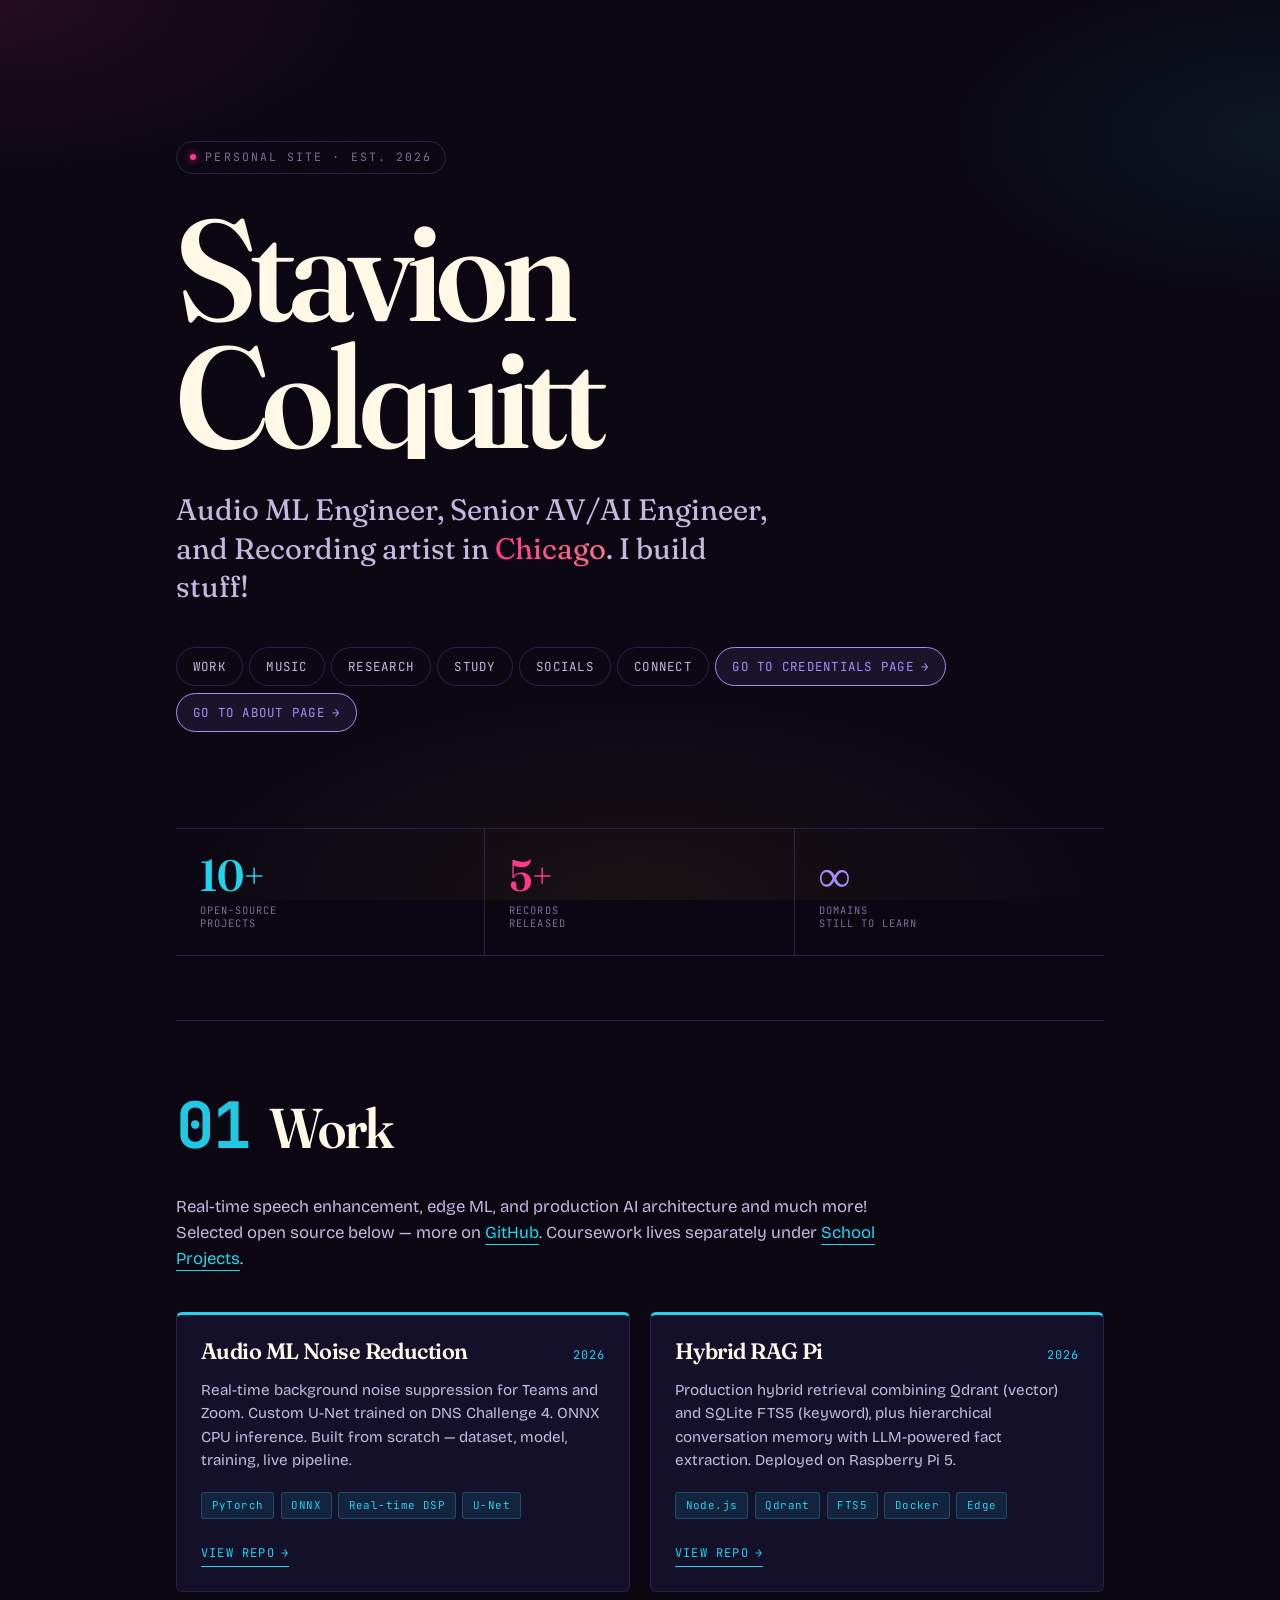
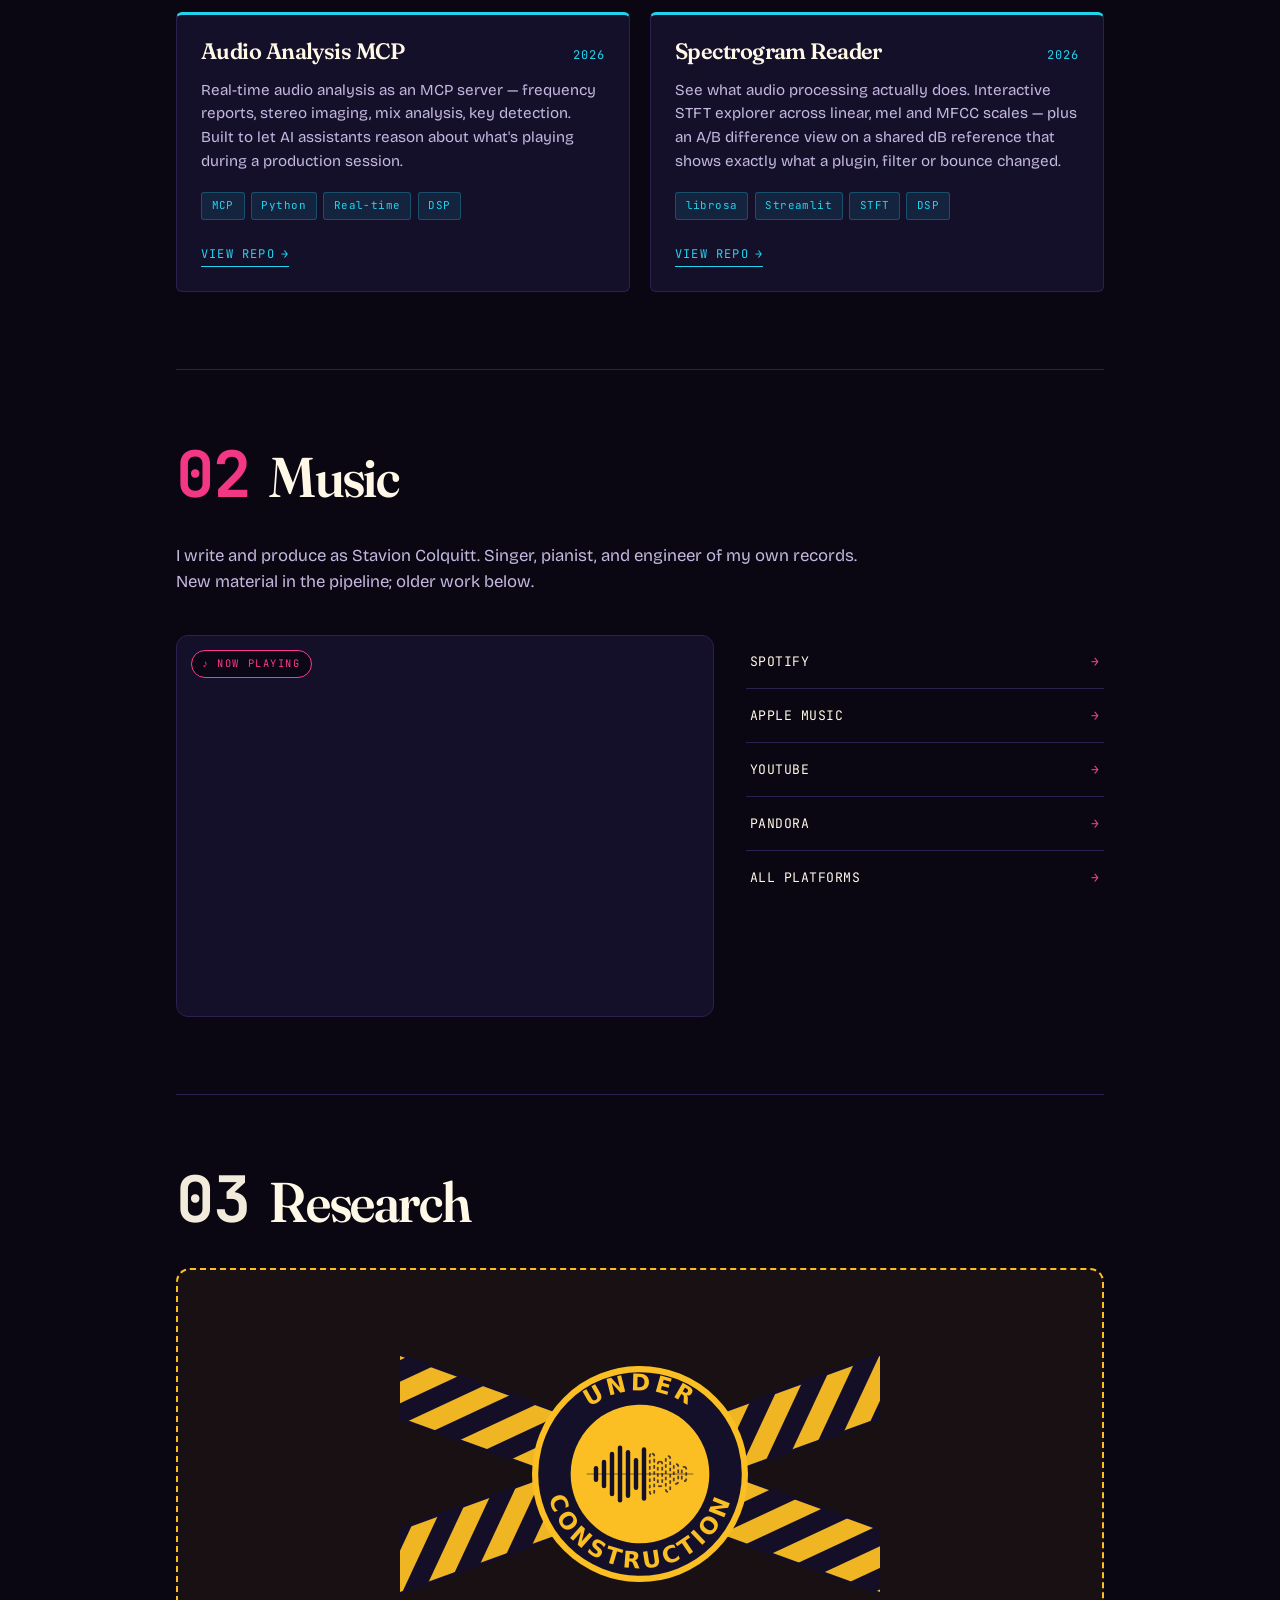
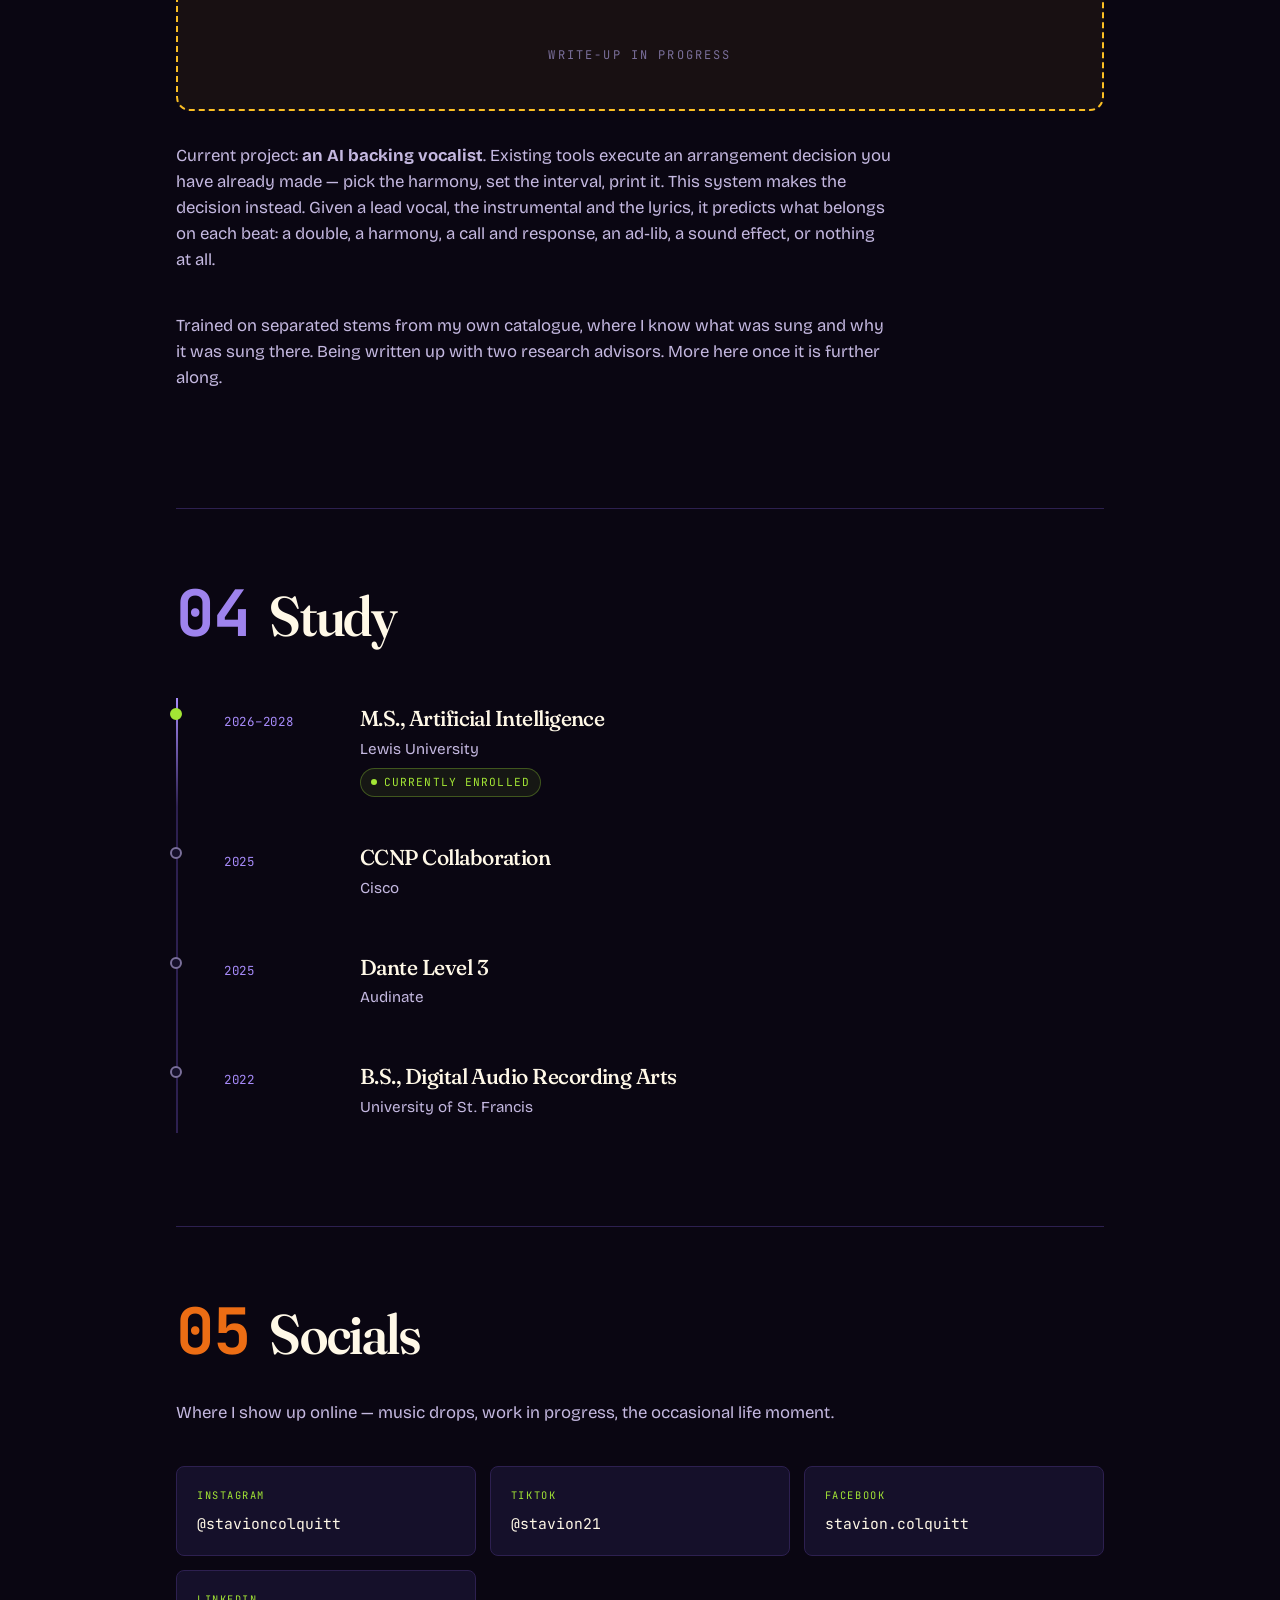
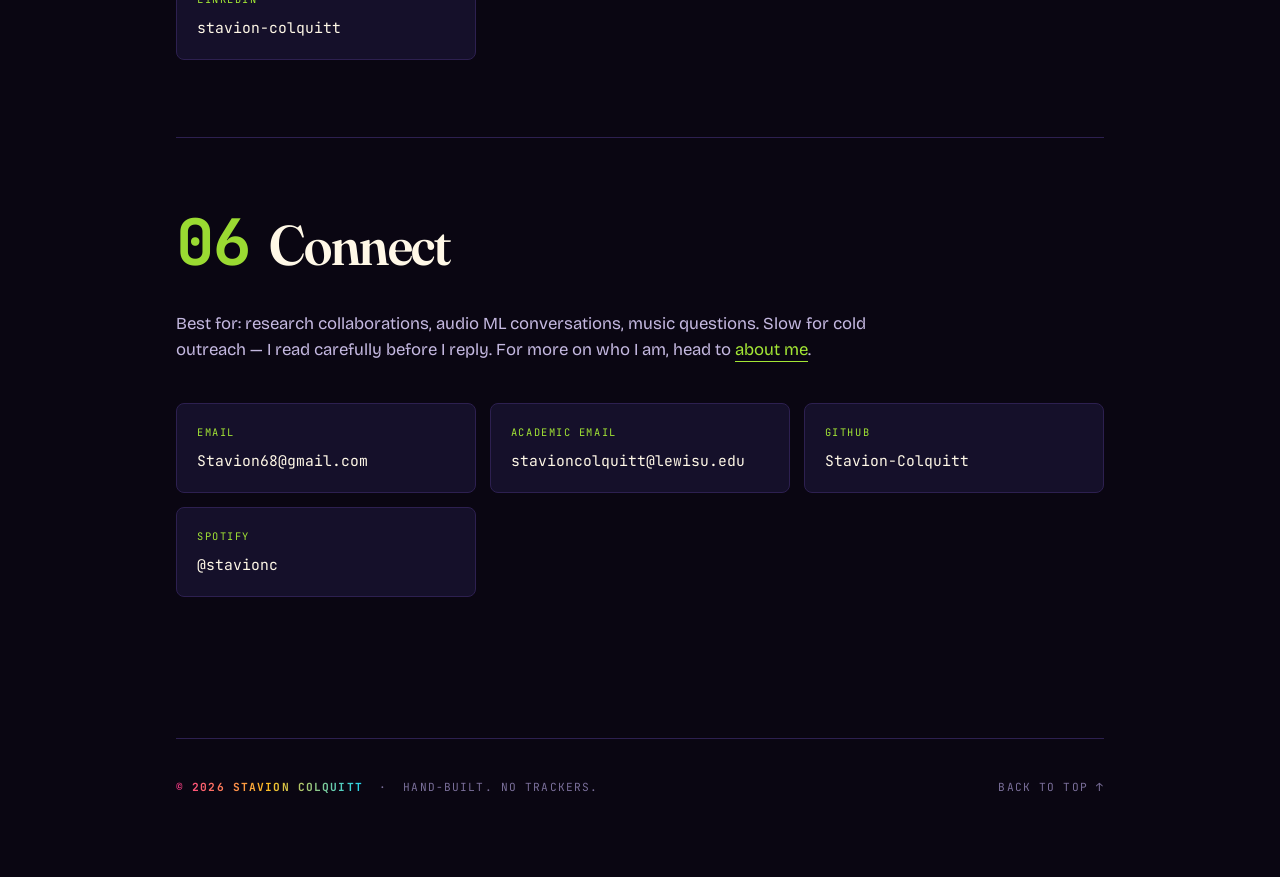
==== index.html @ 9722de15 "Update index.html" ====
<!DOCTYPE html>
<html lang="en">
<head>
<meta charset="UTF-8">
<meta name="viewport" content="width=device-width, initial-scale=1.0">
<title>Stavion Colquitt</title>
<meta name="description" content="Audio ML engineer and recording artist. Chicago.">

<!-- Canonical -->
<link rel="canonical" href="https://stavioncolquitt.com/">

<!-- Open Graph -->
<meta property="og:title" content="Stavion Colquitt">
<meta property="og:description" content="Audio ML engineer and recording artist. Chicago.">
<meta property="og:type" content="website">
<meta property="og:url" content="https://stavioncolquitt.com/">

<!-- Favicon -->
<link rel="icon" type="image/svg+xml" href="favicon.svg">

<link rel="preconnect" href="https://fonts.googleapis.com">
<link rel="preconnect" href="https://fonts.gstatic.com" crossorigin>
<link href="https://fonts.googleapis.com/css2?family=Fraunces:opsz,wght,SOFT,WONK@9..144,300..900,0..100,0..1&family=Bricolage+Grotesque:opsz,wght@12..96,200..800&family=JetBrains+Mono:wght@400;500;700&display=swap" rel="stylesheet">

<link rel="stylesheet" href="styles.css">
<script defer src="status.js"></script>

<style>
  /* Page-link nav pills — visually distinct; these LEAVE the home page */
  .hero__nav a.hero__nav__page {
    display: inline-flex; align-items: center; gap: 0.45rem;
    color: var(--violet); border-color: var(--violet);
    background: rgba(167, 139, 250, 0.10);
  }
  .hero__nav a.hero__nav__page span { transition: transform 200ms var(--ease); }
  .hero__nav a.hero__nav__page:hover {
    color: var(--bg); background: var(--violet);
    border-color: var(--violet); transform: translateY(-2px);
  }
  .hero__nav a.hero__nav__page:hover span { transform: translateX(3px); }

  /* Research — work-in-progress banner */
  .wip {
    border: 2px dashed var(--gold);
    border-radius: 14px;
    background: rgba(251, 191, 36, 0.06);
    padding: clamp(1.5rem, 5vw, 2.75rem) 1.25rem;
    text-align: center;
    margin-bottom: 2rem;
  }
  .wip__badge {
    display: block;
    width: 100%;
    max-width: 30rem;
    height: auto;
    margin: 0 auto 0.75rem;
  }
  .wip__sub {
    font-family: var(--font-mono);
    font-size: 0.75rem;
    text-transform: uppercase;
    letter-spacing: 0.18em;
    color: var(--ink-faint);
  }
</style>

<!-- Structured Data: Person -->
<script type="application/ld+json">
{
  "@context": "https://schema.org",
  "@type": "Person",
  "name": "Stavion Colquitt",
  "url": "https://stavioncolquitt.com/",
  "description": "Audio ML engineer and recording artist based in Chicago.",
  "jobTitle": ["Audio ML Engineer", "Senior AV/AI Engineer", "Recording Artist"],
  "address": {
    "@type": "PostalAddress",
    "addressLocality": "Chicago",
    "addressRegion": "IL",
    "addressCountry": "US"
  },
  "knowsAbout": [
    "Audio Machine Learning",
    "Digital Signal Processing",
    "Real-time Audio",
    "Music Production",
    "Audio Engineering",
    "Artificial Intelligence",
    "Deep Learning",
    "Edge Computing"
  ],
  "alumniOf": {
    "@type": "EducationalOrganization",
    "name": "University of St. Francis",
    "url": "https://www.stfrancis.edu/"
  },
  "sameAs": [
    "https://github.com/Stavion-Colquitt",
    "https://github.com/stavioncolquitt-cyber",
    "https://open.spotify.com/artist/6q3Ld18OFCXzbAf23ON096",
    "https://music.apple.com/us/artist/stavion-colquitt/1630547791",
    "https://www.youtube.com/channel/UCoC7Vw33q6ASvgdNUXbjvbA",
    "https://www.instagram.com/stavioncolquitt/",
    "https://www.tiktok.com/@stavion21",
    "https://www.facebook.com/stavion.colquitt/",
    "https://www.linkedin.com/in/stavion-colquitt/",
    "https://linktr.ee/stavionc"
  ]
}
</script>
</head>
<body data-page="home">

<div class="grain" aria-hidden="true"></div>

<!-- STATUS BAR -->


<main class="container">

  <!-- HERO -->
  <header class="hero" id="top">
    <span class="hero__kicker">Personal site · est. 2026</span>
    <h1 class="hero__name">Stavion<br>Colquitt</h1>
    <p class="hero__tag">
      Audio ML Engineer, Senior AV/AI Engineer, and Recording artist in <b>Chicago</b>.
      I build stuff!
    </p>
    <nav class="hero__nav" aria-label="Section navigation">
      <a href="#work">Work</a>
      <a href="#music">Music</a>
      <a href="#research">Research</a>
      <a href="#study">Study</a>
      <a href="#socials">Socials</a>
      <a href="#connect">Connect</a>
      <a class="hero__nav__page" href="credentials.html">Go to Credentials Page <span aria-hidden="true">→</span></a>
      <a class="hero__nav__page" href="about.html">Go to About Page <span aria-hidden="true">→</span></a>
    </nav>
  </header>

  <!-- STATS -->
  <div class="stats">
    <div class="stat"><div class="stat__num">10+</div><div class="stat__label">Open-source<br>projects</div></div>
    <div class="stat"><div class="stat__num">5+</div><div class="stat__label">Records<br>released</div></div>
    <div class="stat"><div class="stat__num">∞</div><div class="stat__label">Domains<br>still to learn</div></div>
  </div>

  <!-- 01 WORK -->
  <section class="section" id="work">
    <div class="section__head">
      <span class="section__num">01</span>
      <h2 class="section__title">Work</h2>
    </div>
    <p class="section__intro">
      Real-time speech enhancement, edge ML, and production AI architecture and much more!
      Selected open source below — more on <a href="https://github.com/Stavion-Colquitt">GitHub</a>.
      Coursework lives separately under <a href="https://github.com/stavioncolquitt-cyber">School Projects</a>.
    </p>
    <div class="projects">
      <article class="project">
        <header class="project__head">
          <h3 class="project__title">Audio ML Noise Reduction</h3>
          <span class="project__year">2026</span>
        </header>
        <p class="project__desc">
          Real-time background noise suppression for Teams and Zoom.
          Custom U-Net trained on DNS Challenge 4. ONNX CPU inference.
          Built from scratch — dataset, model, training, live pipeline.
        </p>
        <ul class="project__tags"><li>PyTorch</li><li>ONNX</li><li>Real-time DSP</li><li>U-Net</li></ul>
        <a class="project__link" href="https://github.com/Stavion-Colquitt/Audio_ML_Noise_Reduction">
          View repo <span>→</span>
        </a>
      </article>
      <article class="project">
        <header class="project__head">
          <h3 class="project__title">Hybrid RAG Pi</h3>
          <span class="project__year">2026</span>
        </header>
        <p class="project__desc">
          Production hybrid retrieval combining Qdrant (vector) and SQLite
          FTS5 (keyword), plus hierarchical conversation memory with
          LLM-powered fact extraction. Deployed on Raspberry Pi 5.
        </p>
        <ul class="project__tags"><li>Node.js</li><li>Qdrant</li><li>FTS5</li><li>Docker</li><li>Edge</li></ul>
        <a class="project__link" href="https://github.com/Stavion-Colquitt/hybrid-rag-pi">
          View repo <span>→</span>
        </a>
      </article>
      <article class="project">
        <header class="project__head">
          <h3 class="project__title">Audio Analysis MCP</h3>
          <span class="project__year">2026</span>
        </header>
        <p class="project__desc">
          Real-time audio analysis as an MCP server &mdash; frequency
          reports, stereo imaging, mix analysis, key detection. Built to
          let AI assistants reason about what's playing during a
          production session.
        </p>
        <ul class="project__tags"><li>MCP</li><li>Python</li><li>Real-time</li><li>DSP</li></ul>
        <a class="project__link" href="https://github.com/Stavion-Colquitt/Audio-Analysis-MCP">
          View repo <span>→</span>
        </a>
      </article>
      <article class="project">
        <header class="project__head">
          <h3 class="project__title">Spectrogram Reader</h3>
          <span class="project__year">2026</span>
        </header>
        <p class="project__desc">
          See what audio processing actually does. Interactive STFT
          explorer across linear, mel and MFCC scales &mdash; plus an A/B
          difference view on a shared dB reference that shows exactly what
          a plugin, filter or bounce changed.
        </p>
        <ul class="project__tags"><li>librosa</li><li>Streamlit</li><li>STFT</li><li>DSP</li></ul>
        <a class="project__link" href="https://github.com/Stavion-Colquitt/spectrogram_reader">
          View repo <span>&rarr;</span>
        </a>
      </article>
    </div>
  </section>

  <!-- 02 MUSIC -->
  <section class="section" id="music">
    <div class="section__head">
      <span class="section__num">02</span>
      <h2 class="section__title">Music</h2>
    </div>
    <p class="section__intro">
      I write and produce as Stavion Colquitt. Singer, pianist,
      and engineer of my own records. New material in the pipeline;
      older work below.
    </p>
    <div class="music-grid">
      <div class="music-embed">
        <iframe
          title="Stavion Colquitt on Spotify"
          src="https://open.spotify.com/embed/artist/6q3Ld18OFCXzbAf23ON096?utm_source=generator&theme=0"
          loading="lazy"
          allow="autoplay; clipboard-write; encrypted-media; fullscreen; picture-in-picture"
          allowfullscreen></iframe>
      </div>
      <ul class="music-links">
        <li><a href="https://open.spotify.com/artist/6q3Ld18OFCXzbAf23ON096">Spotify</a></li>
        <li><a href="https://music.apple.com/us/artist/stavion-colquitt/1630547791">Apple Music</a></li>
        <li><a href="https://www.youtube.com/channel/UCoC7Vw33q6ASvgdNUXbjvbA">YouTube</a></li>
        <li><a href="https://www.pandora.com/search/stavion%20colquitt/artists">Pandora</a></li>
        <li><a href="https://linktr.ee/stavionc">All platforms</a></li>
      </ul>
    </div>
  </section>

  <!-- 03 RESEARCH -->
  <section class="section" id="research">
    <div class="section__head">
      <span class="section__num">03</span>
      <h2 class="section__title">Research</h2>
    </div>

    <div class="wip">
      <img class="wip__badge" src="assets/under-construction.svg"
           alt="Under construction" width="540" height="360" loading="lazy">
      <p class="wip__sub">Write-up in progress</p>
    </div>

    <p class="section__intro">
      Current project: <b>an AI backing vocalist</b>. Existing tools execute an
      arrangement decision you have already made &mdash; pick the harmony, set the
      interval, print it. This system makes the decision instead. Given a lead
      vocal, the instrumental and the lyrics, it predicts what belongs on each
      beat: a double, a harmony, a call and response, an ad&#8209;lib, a sound
      effect, or nothing at all.
    </p>
    <p class="section__intro">
      Trained on separated stems from my own catalogue, where I know what was sung
      and why it was sung there. Being written up with two research advisors.
      More here once it is further along.
    </p>
  </section>

  <!-- 04 STUDY -->
  <section class="section" id="study">
    <div class="section__head">
      <span class="section__num">04</span>
      <h2 class="section__title">Study</h2>
    </div>
    <ol class="timeline">
      <li class="timeline__item timeline__item--current">
        <span class="timeline__year">2026–2028</span>
        <div>
          <h3 class="timeline__title">M.S., Artificial Intelligence</h3>
          <p class="timeline__where">Lewis University</p>
          <span class="timeline__note"><span class="dot"></span> Currently enrolled</span>
        </div>
      </li>
      <li class="timeline__item">
        <span class="timeline__year">2025</span>
        <div><h3 class="timeline__title">CCNP Collaboration</h3><p class="timeline__where">Cisco</p></div>
      </li>
      <li class="timeline__item">
        <span class="timeline__year">2025</span>
        <div><h3 class="timeline__title">Dante Level 3</h3><p class="timeline__where">Audinate</p></div>
      </li>
      <li class="timeline__item">
        <span class="timeline__year">2022</span>
        <div><h3 class="timeline__title">B.S., Digital Audio Recording Arts</h3><p class="timeline__where">University of St. Francis</p></div>
      </li>
    </ol>
  </section>

  <!-- 05 SOCIALS -->
  <section class="section" id="socials">
    <div class="section__head">
      <span class="section__num">05</span>
      <h2 class="section__title">Socials</h2>
    </div>
    <p class="section__intro">
      Where I show up online &mdash; music drops, work in progress, the occasional life moment.
    </p>
    <div class="connect-grid">
      <a class="connect-card" href="https://www.instagram.com/stavioncolquitt/" target="_blank" rel="noopener">
        <div class="connect-card__label">Instagram</div>
        <div class="connect-card__value">@stavioncolquitt</div>
      </a>
      <a class="connect-card" href="https://www.tiktok.com/@stavion21" target="_blank" rel="noopener">
        <div class="connect-card__label">TikTok</div>
        <div class="connect-card__value">@stavion21</div>
      </a>
      <a class="connect-card" href="https://www.facebook.com/stavion.colquitt/" target="_blank" rel="noopener">
        <div class="connect-card__label">Facebook</div>
        <div class="connect-card__value">stavion.colquitt</div>
      </a>
      <a class="connect-card" href="https://www.linkedin.com/in/stavion-colquitt/" target="_blank" rel="noopener">
        <div class="connect-card__label">LinkedIn</div>
        <div class="connect-card__value">stavion-colquitt</div>
      </a>
    </div>
  </section>

  <!-- 06 CONNECT -->
  <section class="section" id="connect">
    <div class="section__head">
      <span class="section__num">06</span>
      <h2 class="section__title">Connect</h2>
    </div>
    <p class="section__intro">
      Best for: research collaborations, audio ML conversations, music questions.
      Slow for cold outreach — I read carefully before I reply.
      For more on who I am, head to <a href="about.html">about me</a>.
    </p>
    <div class="connect-grid">
      <a class="connect-card" href="mailto:Stavion68@gmail.com">
        <div class="connect-card__label">Email</div>
        <div class="connect-card__value">Stavion68@gmail.com</div>
      </a>
      <a class="connect-card" href="mailto:stavioncolquitt@lewisu.edu">
        <div class="connect-card__label">Academic email</div>
        <div class="connect-card__value">stavioncolquitt@lewisu.edu</div>
      </a>
      <a class="connect-card" href="https://github.com/Stavion-Colquitt">
        <div class="connect-card__label">GitHub</div>
        <div class="connect-card__value">Stavion-Colquitt</div>
      </a>
      <a class="connect-card" href="https://open.spotify.com/artist/6q3Ld18OFCXzbAf23ON096">
        <div class="connect-card__label">Spotify</div>
        <div class="connect-card__value">@stavionc</div>
      </a>
    </div>
  </section>

  <!-- FOOTER -->
  <footer class="footer">
    <div><span class="footer__brand">© 2026 Stavion Colquitt</span> &nbsp;·&nbsp; Hand-built. No trackers.</div>
    <a href="#top">Back to top ↑</a>
  </footer>

</main>

</body>
</html>
---- styles.css ----
/* ==============================================
   STAVION COLQUITT — shared styles for index + about
   Aesthetic: late-night studio, multi-color, alive
   ============================================== */

*,*::before,*::after { box-sizing: border-box; margin: 0; padding: 0; }
html { scroll-behavior: smooth; scroll-padding-top: 2rem; }
img, iframe { max-width: 100%; display: block; }

:root {
  --bg:        #0a0612;
  --bg-2:      #15102a;
  --bg-3:      #1f1640;
  --rule:      #2d2050;
  --ink:       #fff8e7;
  --ink-soft:  #c4b8e0;
  --ink-faint: #7a6f9a;

  --pink:   #ff3a8c;
  --cyan:   #22d3ee;
  --violet: #a78bfa;
  --gold:   #fbbf24;
  --lime:   #a3e635;
  --coral:  #fb7185;
  --orange: #f97316;

  --font-display: 'Fraunces', 'Georgia', serif;
  --font-body:    'Bricolage Grotesque', 'Helvetica Neue', system-ui, sans-serif;
  --font-mono:    'JetBrains Mono', 'SF Mono', 'Menlo', monospace;

  --content-w: 64rem;
  --ease: cubic-bezier(0.2, 0.7, 0.2, 1);
}

body {
  font-family: var(--font-body);
  font-size: clamp(0.95rem, 0.85rem + 0.4vw, 1.05rem);
  line-height: 1.6;
  color: var(--ink);
  background: var(--bg);
  background-image:
    radial-gradient(ellipse 60% 40% at 0% 0%, rgba(255, 58, 140, 0.10) 0%, transparent 50%),
    radial-gradient(ellipse 50% 35% at 100% 15%, rgba(34, 211, 238, 0.08) 0%, transparent 55%),
    radial-gradient(ellipse 70% 45% at 50% 100%, rgba(251, 191, 36, 0.06) 0%, transparent 55%);
  background-attachment: fixed;
  min-height: 100vh;
  -webkit-font-smoothing: antialiased;
  overflow-x: hidden;
}

.grain {
  position: fixed; inset: 0; pointer-events: none; z-index: 1;
  opacity: 0.04; mix-blend-mode: overlay;
  background-image: url("data:image/svg+xml;utf8,<svg xmlns='http://www.w3.org/2000/svg' width='180' height='180'><filter id='n'><feTurbulence type='fractalNoise' baseFrequency='0.85' numOctaves='2' seed='3'/><feColorMatrix values='0 0 0 0 1 0 0 0 0 0.9 0 0 0 0 0.95 0 0 0 0.7 0'/></filter><rect width='180' height='180' filter='url(%23n)' opacity='0.65'/></svg>");
}

h1, h2, h3 {
  font-family: var(--font-display);
  font-weight: 600;
  line-height: 1;
  letter-spacing: -0.025em;
  font-variation-settings: "opsz" 144, "SOFT" 30, "WONK" 0;
  color: var(--ink);
}

em { font-style: italic; font-variation-settings: "opsz" 144, "SOFT" 100, "WONK" 1; }

.mono { font-family: var(--font-mono); font-size: 0.78rem; letter-spacing: 0.06em; text-transform: uppercase; }

a { color: var(--ink); text-decoration: none; transition: color 180ms var(--ease); }

code {
  font-family: var(--font-mono);
  font-size: 0.85em;
  background: rgba(255, 248, 231, 0.06);
  padding: 0.1em 0.4em;
  border-radius: 3px;
  color: var(--cyan);
}

/* ============================================================
   STATUS BAR
   ============================================================ */
.statusbar {
  position: relative; z-index: 3;
  border-bottom: 1px solid var(--rule);
  background: rgba(10, 6, 18, 0.7);
  backdrop-filter: blur(8px);
}
.statusbar__inner {
  max-width: var(--content-w); margin: 0 auto;
  padding: 0.75rem clamp(1.25rem, 4vw, 3rem);
  display: flex; justify-content: space-between; align-items: center;
  flex-wrap: wrap; gap: 1rem;
  font-family: var(--font-mono); font-size: 0.72rem;
  letter-spacing: 0.1em; text-transform: uppercase; color: var(--ink-faint);
}
.status-now { display: inline-flex; align-items: center; gap: 0.5rem; color: var(--lime); }
.dot {
  display: inline-block;
  width: 8px; height: 8px; border-radius: 50%; background: var(--lime);
  animation: pulse 2s infinite;
}
@keyframes pulse {
  0%   { box-shadow: 0 0 0 0 rgba(163, 230, 53, 0.6); }
  70%  { box-shadow: 0 0 0 8px rgba(163, 230, 53, 0); }
  100% { box-shadow: 0 0 0 0 rgba(163, 230, 53, 0); }
}

.container {
  position: relative; z-index: 2;
  max-width: var(--content-w); margin: 0 auto;
  padding: clamp(2rem, 5vw, 4rem) clamp(1.25rem, 4vw, 3rem);
}

/* ============================================================
   HERO (home page)
   ============================================================ */
.hero { padding: clamp(2rem, 6vw, 5rem) 0 clamp(3rem, 8vw, 6rem); position: relative; }

.hero__kicker {
  display: inline-flex; align-items: center; gap: 0.6rem;
  font-family: var(--font-mono); font-size: 0.72rem;
  letter-spacing: 0.18em; text-transform: uppercase;
  color: var(--ink-faint); margin-bottom: 2rem;
  padding: 0.4rem 0.8rem; border: 1px solid var(--rule); border-radius: 999px;
}
.hero__kicker::before {
  content: ""; width: 6px; height: 6px; border-radius: 50%;
  background: var(--pink); box-shadow: 0 0 8px var(--pink);
}

.hero__name {
  font-size: clamp(3.5rem, 13vw, 9rem);
  font-weight: 600; line-height: 0.88;
  letter-spacing: -0.04em; margin-bottom: 2rem;
  font-variation-settings: "opsz" 144, "SOFT" 30, "WONK" 0;
  background: linear-gradient(100deg,
    var(--ink) 0%, var(--ink) 30%,
    var(--pink) 45%, var(--gold) 60%,
    var(--cyan) 78%, var(--ink) 95%);
  background-size: 200% 100%;
  background-position: 0% 50%;
  -webkit-background-clip: text; background-clip: text;
  -webkit-text-fill-color: transparent; color: transparent;
  animation: sweep 8s ease-in-out infinite;
}
@keyframes sweep {
  0%, 100% { background-position: 0% 50%; }
  50%      { background-position: 100% 50%; }
}

.hero__tag {
  font-family: var(--font-display);
  font-size: clamp(1.35rem, 2.6vw, 1.85rem);
  line-height: 1.3; font-weight: 400; max-width: 32ch;
  color: var(--ink-soft);
  font-variation-settings: "opsz" 36, "SOFT" 60;
  margin-bottom: 2.5rem;
}
.hero__tag b {
  font-weight: 400;
  background: linear-gradient(90deg, var(--pink), var(--coral));
  -webkit-background-clip: text; background-clip: text;
  -webkit-text-fill-color: transparent;
}

.hero__nav { display: flex; flex-wrap: wrap; gap: 0.4rem; }
.hero__nav a {
  font-family: var(--font-mono); font-size: 0.78rem;
  letter-spacing: 0.1em; text-transform: uppercase;
  padding: 0.55rem 1rem;
  border: 1px solid var(--rule); border-radius: 999px;
  color: var(--ink-soft);
  transition: all 200ms var(--ease);
}
.hero__nav a:hover { border-color: currentColor; transform: translateY(-2px); }
.hero__nav a:nth-child(1):hover { color: var(--cyan); }
.hero__nav a:nth-child(2):hover { color: var(--pink); }
.hero__nav a:nth-child(3):hover { color: var(--violet); }
.hero__nav a:nth-child(4):hover { color: var(--lime); }
.hero__nav a:nth-child(5):hover { color: var(--coral); }

/* ============================================================
   STATS
   ============================================================ */
.stats {
  display: grid; grid-template-columns: repeat(3, 1fr); gap: 0;
  border-top: 1px solid var(--rule); border-bottom: 1px solid var(--rule);
  margin-bottom: 4rem;
}
.stat { padding: 1.5rem clamp(0.75rem, 2vw, 1.5rem); border-right: 1px solid var(--rule); }
.stat:last-child { border-right: none; }
.stat__num {
  font-family: var(--font-display);
  font-size: clamp(1.75rem, 4vw, 2.75rem);
  font-weight: 600; line-height: 1;
  font-variation-settings: "opsz" 96, "SOFT" 30;
  margin-bottom: 0.4rem;
}
.stat:nth-child(1) .stat__num { color: var(--cyan); }
.stat:nth-child(2) .stat__num { color: var(--pink); }
.stat:nth-child(3) .stat__num { color: var(--violet); }
.stat__label {
  font-family: var(--font-mono); font-size: 0.65rem;
  letter-spacing: 0.1em; text-transform: uppercase;
  color: var(--ink-faint); line-height: 1.3;
}
@media (max-width: 640px) {
  .stats { grid-template-columns: 1fr; }
  .stat { border-right: none; border-bottom: 1px solid var(--rule); }
  .stat:last-child { border-bottom: none; }
}

/* ============================================================
   SECTIONS
   ============================================================ */
.section { padding: clamp(3rem, 6vw, 5rem) 0; border-top: 1px solid var(--rule); position: relative; }
.section__head {
  display: flex; align-items: baseline; gap: 1.25rem;
  margin-bottom: 2.5rem; flex-wrap: wrap;
}
.section__num {
  font-family: var(--font-mono); font-weight: 700;
  font-size: clamp(2.5rem, 6vw, 4rem); line-height: 0.85;
  letter-spacing: -0.02em;
  color: var(--accent, var(--ink)); opacity: 0.95;
}
.section__title {
  font-family: var(--font-display);
  font-size: clamp(2rem, 5vw, 3.5rem);
  line-height: 0.95; font-weight: 600;
  font-variation-settings: "opsz" 96, "SOFT" 30;
}
.section__intro {
  font-size: 1.05rem; line-height: 1.55;
  max-width: 65ch; color: var(--ink-soft); margin-bottom: 2.5rem;
}
.section__intro a { color: var(--accent); border-bottom: 1px solid currentColor; padding-bottom: 0.05em; }

#work    { --accent: var(--cyan);   }
#music   { --accent: var(--pink);   }
#study   { --accent: var(--violet); }
#socials { --accent: var(--orange); }
#connect { --accent: var(--lime);   }

/* ============================================================
   PROJECTS
   ============================================================ */
.projects { display: grid; grid-template-columns: repeat(auto-fit, minmax(min(100%, 22rem), 1fr)); gap: 1.25rem; }
.project {
  background: var(--bg-2);
  border: 1px solid var(--rule);
  border-top: 3px solid var(--accent);
  border-radius: 6px; padding: 1.5rem; position: relative;
  transition: transform 250ms var(--ease), border-color 250ms var(--ease), box-shadow 250ms var(--ease);
}
.project:hover {
  transform: translateY(-4px);
  box-shadow: 0 12px 32px -8px rgba(0, 0, 0, 0.5), 0 0 0 1px var(--accent);
}
.project__head {
  display: flex; justify-content: space-between; align-items: baseline;
  flex-wrap: wrap; gap: 0.5rem 1rem; margin-bottom: 0.85rem;
}
.project__title { font-size: 1.4rem; font-variation-settings: "opsz" 48, "SOFT" 40; font-weight: 600; line-height: 1.1; }
.project__year { color: var(--accent); font-family: var(--font-mono); font-size: 0.75rem; letter-spacing: 0.08em; }
.project__desc { color: var(--ink-soft); font-size: 0.95rem; line-height: 1.55; margin-bottom: 1.2rem; }
.project__tags { display: flex; flex-wrap: wrap; gap: 0.4rem; list-style: none; margin-bottom: 1.25rem; }
.project__tags li {
  font-family: var(--font-mono); font-size: 0.68rem;
  padding: 0.25rem 0.6rem;
  background: rgba(34, 211, 238, 0.1);
  border: 1px solid rgba(34, 211, 238, 0.25);
  color: var(--cyan); border-radius: 3px; letter-spacing: 0.04em;
}
.project__link {
  font-family: var(--font-mono); font-size: 0.75rem;
  text-transform: uppercase; letter-spacing: 0.1em;
  color: var(--accent); display: inline-flex; align-items: center; gap: 0.4rem;
  border-bottom: 1px solid currentColor; padding-bottom: 0.15rem;
  transition: gap 200ms var(--ease);
}
.project__link:hover { gap: 0.7rem; }

/* ============================================================
   MUSIC
   ============================================================ */
.music-grid { display: grid; grid-template-columns: 1fr; gap: 2rem; align-items: start; }
@media (min-width: 780px) { .music-grid { grid-template-columns: 1.5fr 1fr; } }
.music-embed { border-radius: 12px; overflow: hidden; border: 1px solid var(--rule); background: var(--bg-2); position: relative; }
.music-embed::before {
  content: "♪ NOW PLAYING";
  position: absolute; top: 0.85rem; left: 0.85rem; z-index: 2;
  font-family: var(--font-mono); font-size: 0.65rem;
  letter-spacing: 0.15em; color: var(--pink);
  background: rgba(10, 6, 18, 0.8); padding: 0.3rem 0.65rem;
  border-radius: 999px; border: 1px solid var(--pink);
  pointer-events: none;
}
.music-embed iframe { width: 100%; height: 380px; border: none; }
.music-links { list-style: none; display: flex; flex-direction: column; gap: 0; }
.music-links li { border-bottom: 1px solid var(--rule); }
.music-links li:last-child { border-bottom: none; }
.music-links a {
  display: flex; justify-content: space-between; align-items: center;
  padding: 1rem 0.25rem;
  font-family: var(--font-mono); font-size: 0.82rem;
  letter-spacing: 0.04em; text-transform: uppercase;
  transition: all 200ms var(--ease);
}
.music-links a::after { content: "→"; color: var(--pink); transition: transform 200ms var(--ease); }
.music-links a:hover { color: var(--pink); padding-left: 0.75rem; }
.music-links a:hover::after { transform: translateX(4px); }

/* ============================================================
   TIMELINE
   ============================================================ */
.timeline { list-style: none; display: flex; flex-direction: column; gap: 0; position: relative; padding-left: 1.5rem; }
.timeline::before {
  content: ""; position: absolute;
  left: 0; top: 1rem; bottom: 1rem; width: 2px;
  background: linear-gradient(to bottom, var(--violet) 0%, var(--rule) 25%, var(--rule) 100%);
}
.timeline__item {
  display: grid; grid-template-columns: 7rem 1fr; gap: 1.5rem;
  padding: 1.5rem 0 1.5rem 1.5rem; position: relative;
}
.timeline__item::before {
  content: ""; position: absolute;
  left: -1.5rem; top: 2rem;
  width: 12px; height: 12px;
  background: var(--bg-2); border: 2px solid var(--ink-faint);
  border-radius: 50%; z-index: 2;
  transform: translate(-50%, -50%);
}
.timeline__item--current::before {
  background: var(--lime); border-color: var(--lime);
  animation: pulse-current 2.5s infinite;
}
@keyframes pulse-current {
  0%, 100% { box-shadow: 0 0 0 0 rgba(163, 230, 53, 0.6); }
  50%      { box-shadow: 0 0 0 10px rgba(163, 230, 53, 0); }
}
.timeline__year { color: var(--violet); font-family: var(--font-mono); font-size: 0.78rem; letter-spacing: 0.06em; text-transform: uppercase; padding-top: 0.4rem; }
.timeline__title { font-size: 1.35rem; font-variation-settings: "opsz" 48, "SOFT" 40; font-weight: 500; margin-bottom: 0.3rem; line-height: 1.2; }
.timeline__where { color: var(--ink-soft); font-size: 0.95rem; margin-bottom: 0.4rem; }
.timeline__note {
  font-family: var(--font-mono); font-size: 0.7rem; color: var(--lime);
  letter-spacing: 0.1em; text-transform: uppercase;
  display: inline-flex; align-items: center; gap: 0.4rem;
  padding: 0.3rem 0.65rem;
  background: rgba(163, 230, 53, 0.08);
  border: 1px solid rgba(163, 230, 53, 0.3);
  border-radius: 999px;
}
.timeline__note .dot { background: var(--lime); width: 6px; height: 6px; }
@media (max-width: 640px) { .timeline__item { grid-template-columns: 1fr; gap: 0.3rem; } }

/* ============================================================
   HONORS (now on about page)
   ============================================================ */
.honors-grid { display: grid; grid-template-columns: repeat(auto-fit, minmax(min(100%, 20rem), 1fr)); gap: 1.25rem; }
.honor-card {
  padding: 1.75rem;
  background: linear-gradient(135deg, var(--bg-2) 0%, var(--bg-2) 80%, rgba(251, 191, 36, 0.08) 100%);
  border: 1px solid var(--rule); border-radius: 8px;
  position: relative; overflow: hidden;
  transition: all 300ms var(--ease);
}
.honor-card::before {
  content: "★"; position: absolute;
  top: -0.5rem; right: 0.5rem; font-size: 4.5rem;
  color: var(--gold); opacity: 0.1;
  font-family: var(--font-display); line-height: 1;
}
.honor-card:hover { border-color: var(--gold); transform: translateY(-3px); }
.honor-card:hover::before { opacity: 0.18; }
.honor-card__title { font-size: 1.25rem; font-variation-settings: "opsz" 48, "SOFT" 50; font-weight: 500; margin-bottom: 0.7rem; line-height: 1.2; position: relative; z-index: 1; }
.honor-card__desc { font-size: 0.92rem; color: var(--ink-soft); line-height: 1.5; margin-bottom: 1rem; position: relative; z-index: 1; }
.honor-card__year {
  font-family: var(--font-mono); font-size: 0.7rem; color: var(--gold);
  letter-spacing: 0.1em; text-transform: uppercase;
  padding: 0.3rem 0.7rem;
  background: rgba(251, 191, 36, 0.08);
  border: 1px solid rgba(251, 191, 36, 0.3);
  border-radius: 999px; display: inline-block; position: relative; z-index: 1;
}

/* ============================================================
   CONNECT
   ============================================================ */
.connect-grid { display: grid; grid-template-columns: repeat(auto-fit, minmax(min(100%, 14rem), 1fr)); gap: 0.85rem; }
.connect-card {
  padding: 1.25rem;
  border: 1px solid var(--rule); border-radius: 8px;
  background: var(--bg-2);
  transition: all 200ms var(--ease); display: block;
}
.connect-card:hover { border-color: var(--lime); transform: translateY(-2px); background: var(--bg-3); }
.connect-card__label { font-family: var(--font-mono); font-size: 0.65rem; letter-spacing: 0.15em; text-transform: uppercase; color: var(--lime); margin-bottom: 0.5rem; }
.connect-card__value { font-family: var(--font-mono); font-size: 0.92rem; color: var(--ink); }

/* ============================================================
   ABOUT-ME PAGE — specific layout
   ============================================================ */

/* Top nav with back link */
.page-header {
  display: flex;
  justify-content: space-between;
  align-items: center;
  flex-wrap: wrap;
  gap: 1.25rem;
  padding: 1.5rem 0 2rem;
  border-bottom: 1px solid var(--rule);
  margin-bottom: clamp(2rem, 5vw, 4rem);
}

.back-link {
  font-family: var(--font-mono);
  font-size: 0.78rem;
  letter-spacing: 0.1em;
  text-transform: uppercase;
  color: var(--ink-soft);
  display: inline-flex;
  align-items: center;
  gap: 0.5rem;
  padding: 0.55rem 1rem;
  border: 1px solid var(--rule);
  border-radius: 999px;
  transition: all 200ms var(--ease);
}
.back-link:hover { color: var(--coral); border-color: var(--coral); transform: translateX(-3px); }

.back-links {
  display: flex;
  flex-wrap: wrap;
  gap: 0.5rem;
}

/* About hero */
.about-hero {
  margin-bottom: clamp(2.5rem, 5vw, 4rem);
}

.page-title {
  font-size: clamp(3rem, 10vw, 7rem);
  line-height: 1.0;
  font-weight: 600;
  letter-spacing: -0.04em;
  margin: 1.25rem 0 1.5rem;
  font-variation-settings: "opsz" 144, "SOFT" 30, "WONK" 0;
  padding-bottom: 0.1em;
}
.page-title em {
  background: linear-gradient(90deg, var(--coral), var(--gold));
  -webkit-background-clip: text;
  background-clip: text;
  -webkit-text-fill-color: transparent;
  display: inline-block;
  padding: 0.05em 0.25em 0.1em 0.1em;
  margin-right: -0.15em;
}

.page-subtitle {
  font-family: var(--font-display);
  font-size: clamp(1.25rem, 2.2vw, 1.55rem);
  line-height: 1.35;
  font-weight: 400;
  color: var(--ink-soft);
  max-width: 38ch;
  font-variation-settings: "opsz" 36, "SOFT" 60;
}

/* PHOTO components */
.photo {
  margin: 0 0 1rem;
}

.photo--hero {
  margin: 0 0 clamp(2.5rem, 5vw, 4rem);
}

.photo-placeholder {
  width: 100%;
  background:
    linear-gradient(135deg, rgba(255, 58, 140, 0.08) 0%, transparent 50%),
    linear-gradient(225deg, rgba(34, 211, 238, 0.08) 0%, transparent 50%),
    linear-gradient(45deg, rgba(251, 191, 36, 0.05) 0%, transparent 50%),
    var(--bg-2);
  border: 1px dashed var(--rule);
  border-radius: 10px;
  display: grid;
  place-items: center;
  position: relative;
  overflow: hidden;
  transition: border-color 250ms var(--ease);
}
.photo-placeholder:hover { border-color: var(--coral); }
.photo-placeholder[data-ratio="16/9"] { aspect-ratio: 16 / 9; }
.photo-placeholder[data-ratio="4/5"]  { aspect-ratio: 4 / 5; }
.photo-placeholder[data-ratio="3/4"]  { aspect-ratio: 3 / 4; }
.photo-placeholder[data-ratio="1/1"]  { aspect-ratio: 1 / 1; }
.photo-placeholder[data-ratio="3/2"]  { aspect-ratio: 3 / 2; }

/* Pattern overlay for placeholders */
.photo-placeholder::before {
  content: "";
  position: absolute;
  inset: 0;
  background-image:
    repeating-linear-gradient(
      45deg,
      transparent 0,
      transparent 12px,
      rgba(255, 248, 231, 0.015) 12px,
      rgba(255, 248, 231, 0.015) 24px
    );
  pointer-events: none;
}

.photo-placeholder__inner {
  text-align: center;
  padding: 1.5rem;
  position: relative;
  z-index: 1;
  display: flex;
  flex-direction: column;
  gap: 0.5rem;
  align-items: center;
}
.photo-placeholder__icon {
  font-size: clamp(2rem, 5vw, 3rem);
  filter: grayscale(0.3) opacity(0.7);
  margin-bottom: 0.25rem;
}
.photo-placeholder__name {
  font-family: var(--font-display);
  font-size: clamp(1.1rem, 2.5vw, 1.5rem);
  color: var(--ink);
  font-variation-settings: "opsz" 36, "SOFT" 40;
  font-weight: 500;
}
.photo-placeholder__hint {
  font-family: var(--font-mono);
  font-size: 0.7rem;
  color: var(--ink-faint);
  line-height: 1.6;
  letter-spacing: 0.04em;
  max-width: 24ch;
}
.photo-placeholder__hint code {
  color: var(--cyan);
  background: rgba(34, 211, 238, 0.08);
}

.photo figcaption {
  font-family: var(--font-mono);
  font-size: 0.7rem;
  letter-spacing: 0.08em;
  text-transform: uppercase;
  color: var(--ink-faint);
  margin-top: 0.75rem;
  padding-left: 0.25rem;
}

/* Photo row — 2 side by side */
.photo-row {
  display: grid;
  grid-template-columns: 1fr;
  gap: 1.25rem;
  margin: clamp(2rem, 4vw, 3rem) 0;
}
@media (min-width: 680px) {
  .photo-row { grid-template-columns: 1fr 1fr; gap: 1.5rem; }
}

/* Photo with text — single photo + paragraph beside */
.photo-with-text {
  display: grid;
  grid-template-columns: 1fr;
  gap: 2rem;
  align-items: center;
  margin: clamp(1.75rem, 3.5vw, 2.75rem) 0;
}
@media (min-width: 820px) {
  .photo-with-text { grid-template-columns: 1fr 1.3fr; gap: 3rem; }
}

/* Photo gallery — 3 squares */
.photo-gallery {
  display: grid;
  grid-template-columns: 1fr;
  gap: 1rem;
  margin: clamp(2.5rem, 5vw, 4rem) 0;
}
@media (min-width: 640px) {
  .photo-gallery { grid-template-columns: repeat(3, 1fr); }
}

/* BIO blocks — text content on about page */
.bio {
  max-width: 38em;
  margin: 0 auto clamp(1.25rem, 2.5vw, 2rem);
}
.bio--lead {
  font-size: clamp(1.35rem, 2.4vw, 1.7rem);
  line-height: 1.4;
  color: var(--ink);
  font-family: var(--font-display);
  font-variation-settings: "opsz" 36, "SOFT" 60;
  font-weight: 400;
  max-width: 30em;
}
.bio--lead strong {
  font-style: italic;
  font-variation-settings: "opsz" 36, "SOFT" 100, "WONK" 1;
  background: linear-gradient(90deg, var(--pink), var(--gold));
  -webkit-background-clip: text;
  background-clip: text;
  -webkit-text-fill-color: transparent;
  font-weight: 400;
}

.bio--side { max-width: none; margin: 0; }

.bio__heading {
  font-size: clamp(1.5rem, 3vw, 2rem);
  font-weight: 500;
  margin-bottom: 1.25rem;
  font-variation-settings: "opsz" 48, "SOFT" 40;
  background: linear-gradient(90deg, var(--coral), var(--gold));
  -webkit-background-clip: text;
  background-clip: text;
  -webkit-text-fill-color: transparent;
  display: inline-block;
}

.bio p {
  font-size: 1.05rem;
  line-height: 1.65;
  color: var(--ink-soft);
  max-width: 65ch;
}
.bio p + p { margin-top: 1.2rem; }
.bio strong { color: var(--ink); font-weight: 500; }
.bio a { color: var(--coral); border-bottom: 1px solid currentColor; }

/* CTA section on about page */
.cta {
  padding: clamp(3rem, 6vw, 5rem) 0;
  border-top: 1px solid var(--rule);
  text-align: center;
  margin-top: clamp(3rem, 5vw, 4rem);
}
.cta__heading {
  font-size: clamp(2rem, 5vw, 3rem);
  font-weight: 600;
  margin-bottom: 1rem;
  font-variation-settings: "opsz" 96, "SOFT" 30;
}
.cta__sub {
  font-family: var(--font-display);
  font-size: clamp(1.1rem, 2vw, 1.35rem);
  color: var(--ink-soft);
  margin-bottom: 2rem;
  font-variation-settings: "opsz" 36, "SOFT" 60;
}
.cta__buttons {
  display: flex;
  justify-content: center;
  flex-wrap: wrap;
  gap: 0.75rem;
}
.cta__btn {
  font-family: var(--font-mono);
  font-size: 0.85rem;
  letter-spacing: 0.1em;
  text-transform: uppercase;
  padding: 0.85rem 1.5rem;
  border-radius: 999px;
  border: 1px solid var(--rule);
  color: var(--ink-soft);
  transition: all 200ms var(--ease);
}
.cta__btn:hover { transform: translateY(-2px); border-color: var(--lime); color: var(--lime); }
.cta__btn--primary {
  background: linear-gradient(90deg, var(--pink), var(--coral));
  color: var(--bg);
  border-color: transparent;
  font-weight: 700;
}
.cta__btn--primary:hover {
  color: var(--bg);
  box-shadow: 0 8px 24px -8px rgba(255, 58, 140, 0.5);
}

/* ============================================================
   FOOTER
   ============================================================ */
.footer {
  margin-top: 4rem; padding: 2.5rem 0 1rem;
  border-top: 1px solid var(--rule);
  display: flex; justify-content: space-between; align-items: center;
  flex-wrap: wrap; gap: 1rem;
  font-family: var(--font-mono); font-size: 0.7rem;
  letter-spacing: 0.1em; text-transform: uppercase; color: var(--ink-faint);
}
.footer__brand {
  background: linear-gradient(90deg, var(--pink), var(--gold), var(--cyan));
  -webkit-background-clip: text; background-clip: text;
  -webkit-text-fill-color: transparent; font-weight: 700;
}
.footer a { color: var(--ink-faint); transition: color 200ms var(--ease); }
.footer a:hover { color: var(--lime); }

@media (prefers-reduced-motion: reduce) {
  *,*::before,*::after { animation-duration: 0.01ms !important; transition-duration: 0.01ms !important; }
  html { scroll-behavior: auto; }
  .hero__name { animation: none; background-position: 50% 50%; }
  .dot, .timeline__item--current::before { animation: none; }
}

/* ============================================================
   LIGHTBOX — click-to-zoom for credential images
   ============================================================ */
body[data-page="credentials"] .photo img {
  cursor: zoom-in;
  transition: opacity 200ms var(--ease), transform 200ms var(--ease);
}
body[data-page="credentials"] .photo img:hover {
  opacity: 0.88;
  transform: scale(1.01);
}

.lightbox {
  position: fixed;
  inset: 0;
  z-index: 100;
  background: rgba(10, 6, 18, 0.95);
  backdrop-filter: blur(12px);
  -webkit-backdrop-filter: blur(12px);
  display: none;
  align-items: center;
  justify-content: center;
  padding: clamp(1rem, 4vw, 3rem);
  opacity: 0;
  transition: opacity 250ms var(--ease);
  cursor: zoom-out;
}
.lightbox.is-open {
  display: flex;
  opacity: 1;
}

.lightbox__inner {
  max-width: 92vw;
  max-height: 92vh;
  display: flex;
  flex-direction: column;
  align-items: center;
  gap: 1.25rem;
  cursor: default;
  pointer-events: none;
}
.lightbox__inner > * { pointer-events: auto; }

.lightbox__img {
  max-width: 92vw;
  max-height: 80vh;
  width: auto;
  height: auto;
  border-radius: 6px;
  box-shadow: 0 24px 64px -12px rgba(0, 0, 0, 0.7);
  display: block;
}

.lightbox__caption {
  font-family: var(--font-mono);
  font-size: 0.78rem;
  letter-spacing: 0.08em;
  text-transform: uppercase;
  color: var(--ink-soft);
  text-align: center;
  max-width: 60ch;
  padding: 0 1rem;
}

.lightbox__close {
  position: absolute;
  top: clamp(1rem, 2.5vw, 1.5rem);
  right: clamp(1rem, 2.5vw, 1.5rem);
  width: 44px;
  height: 44px;
  border: 1px solid var(--rule);
  border-radius: 999px;
  background: rgba(10, 6, 18, 0.7);
  color: var(--ink);
  font-size: 1.5rem;
  line-height: 1;
  cursor: pointer;
  display: flex;
  align-items: center;
  justify-content: center;
  font-family: var(--font-body);
  transition: all 250ms var(--ease);
  padding: 0;
}
.lightbox__close:hover {
  border-color: var(--coral);
  color: var(--coral);
  transform: rotate(90deg);
  background: rgba(251, 113, 133, 0.1);
}


/* Business clipping — small, floated right, cropped to the article */
.photo--biz {
  float: right;
  width: 230px;
  max-width: 42%;
  margin: 0.35rem 0 1rem 1.75rem;
}
.photo--biz img {
  width: 100%;
  height: auto;
  display: block;
  border-radius: 6px;
}
@media (max-width: 640px) {
  .photo--biz {
    float: none;
    width: 100%;
    max-width: 100%;
    margin: 1rem 0 1.25rem;
  }
}
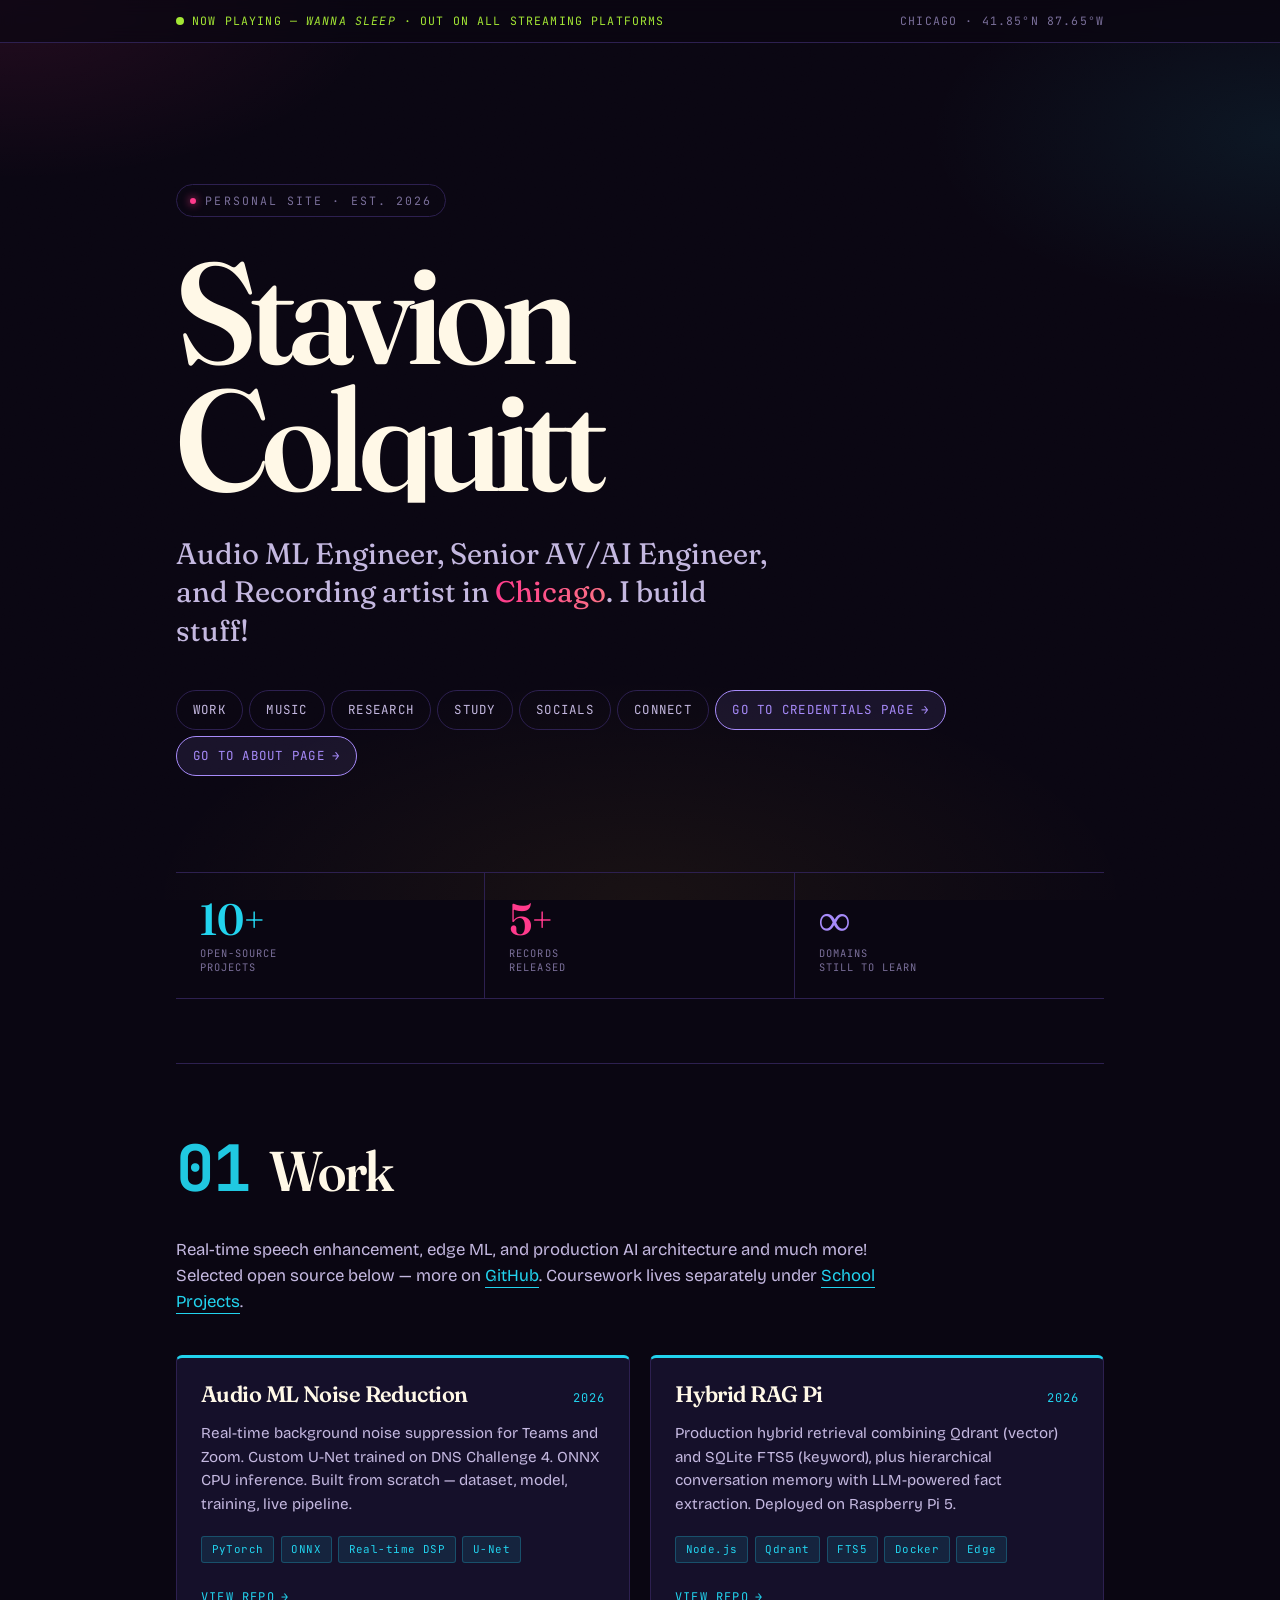
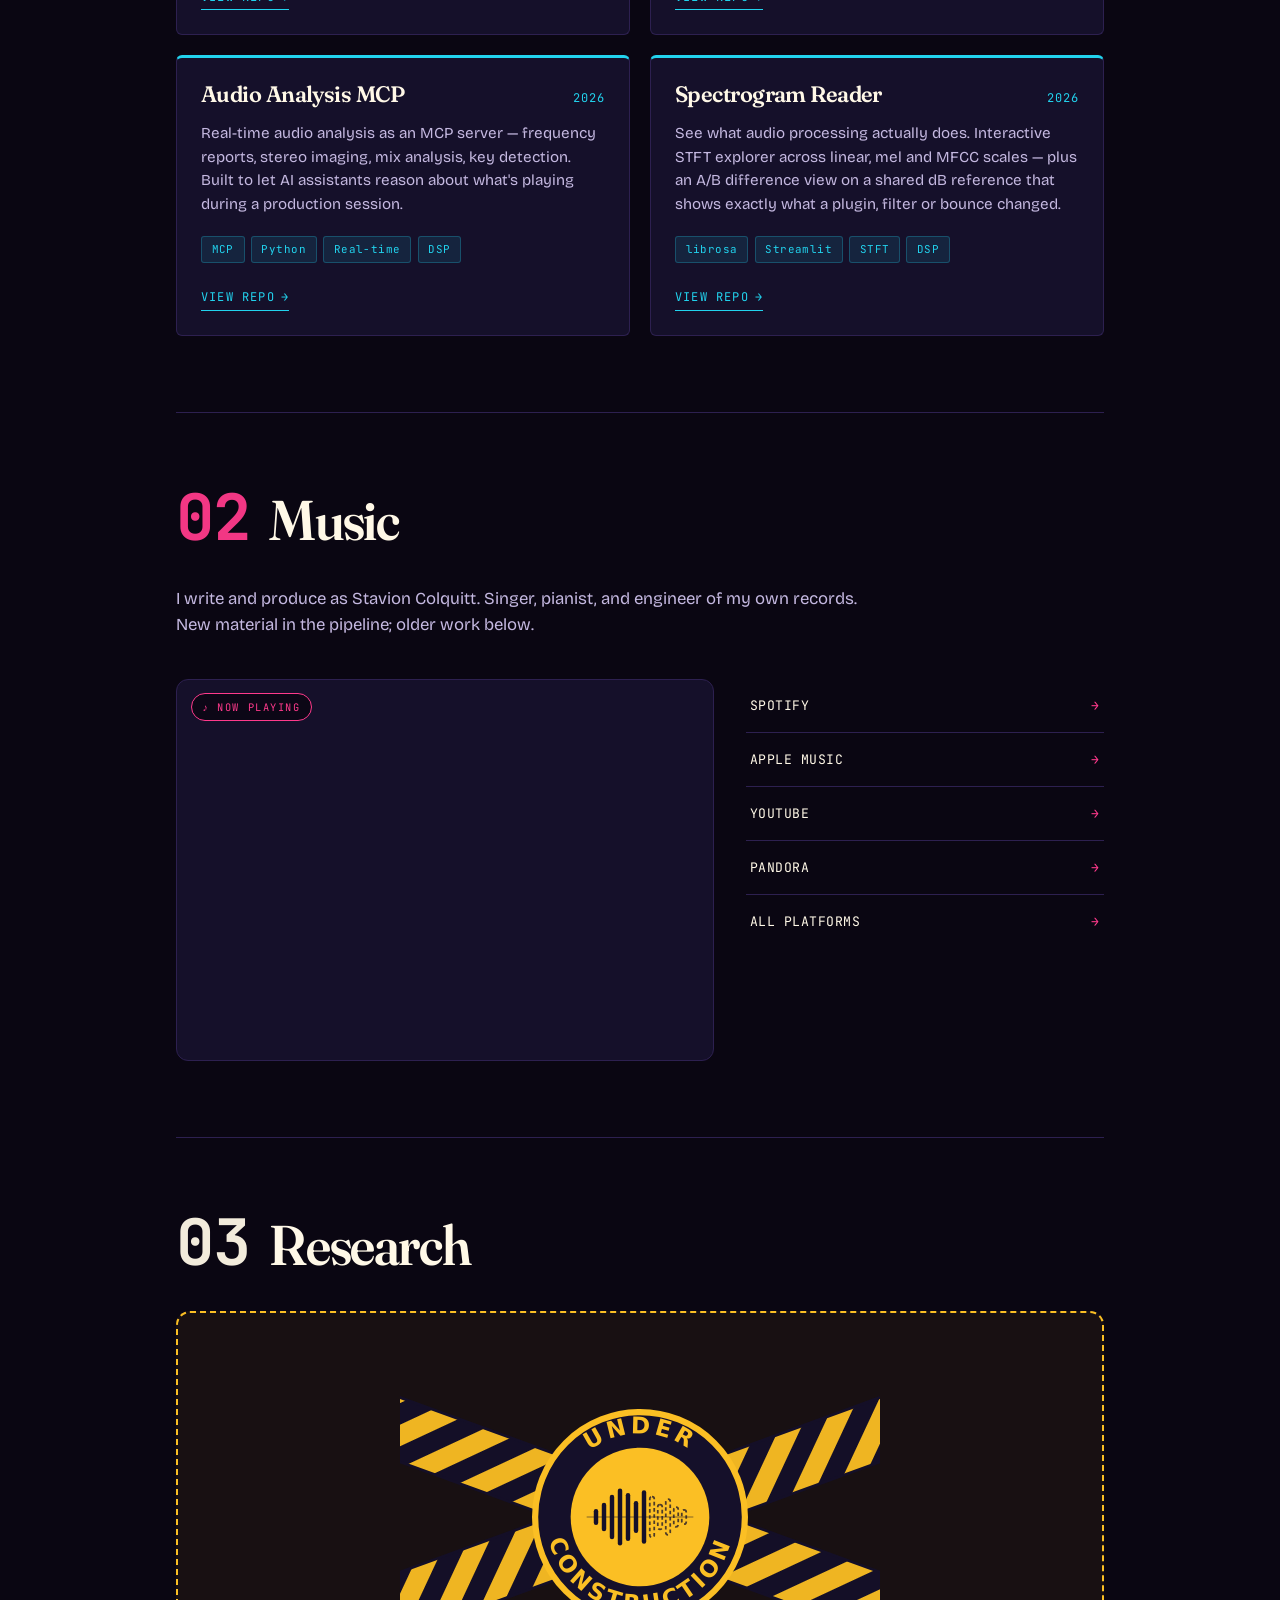
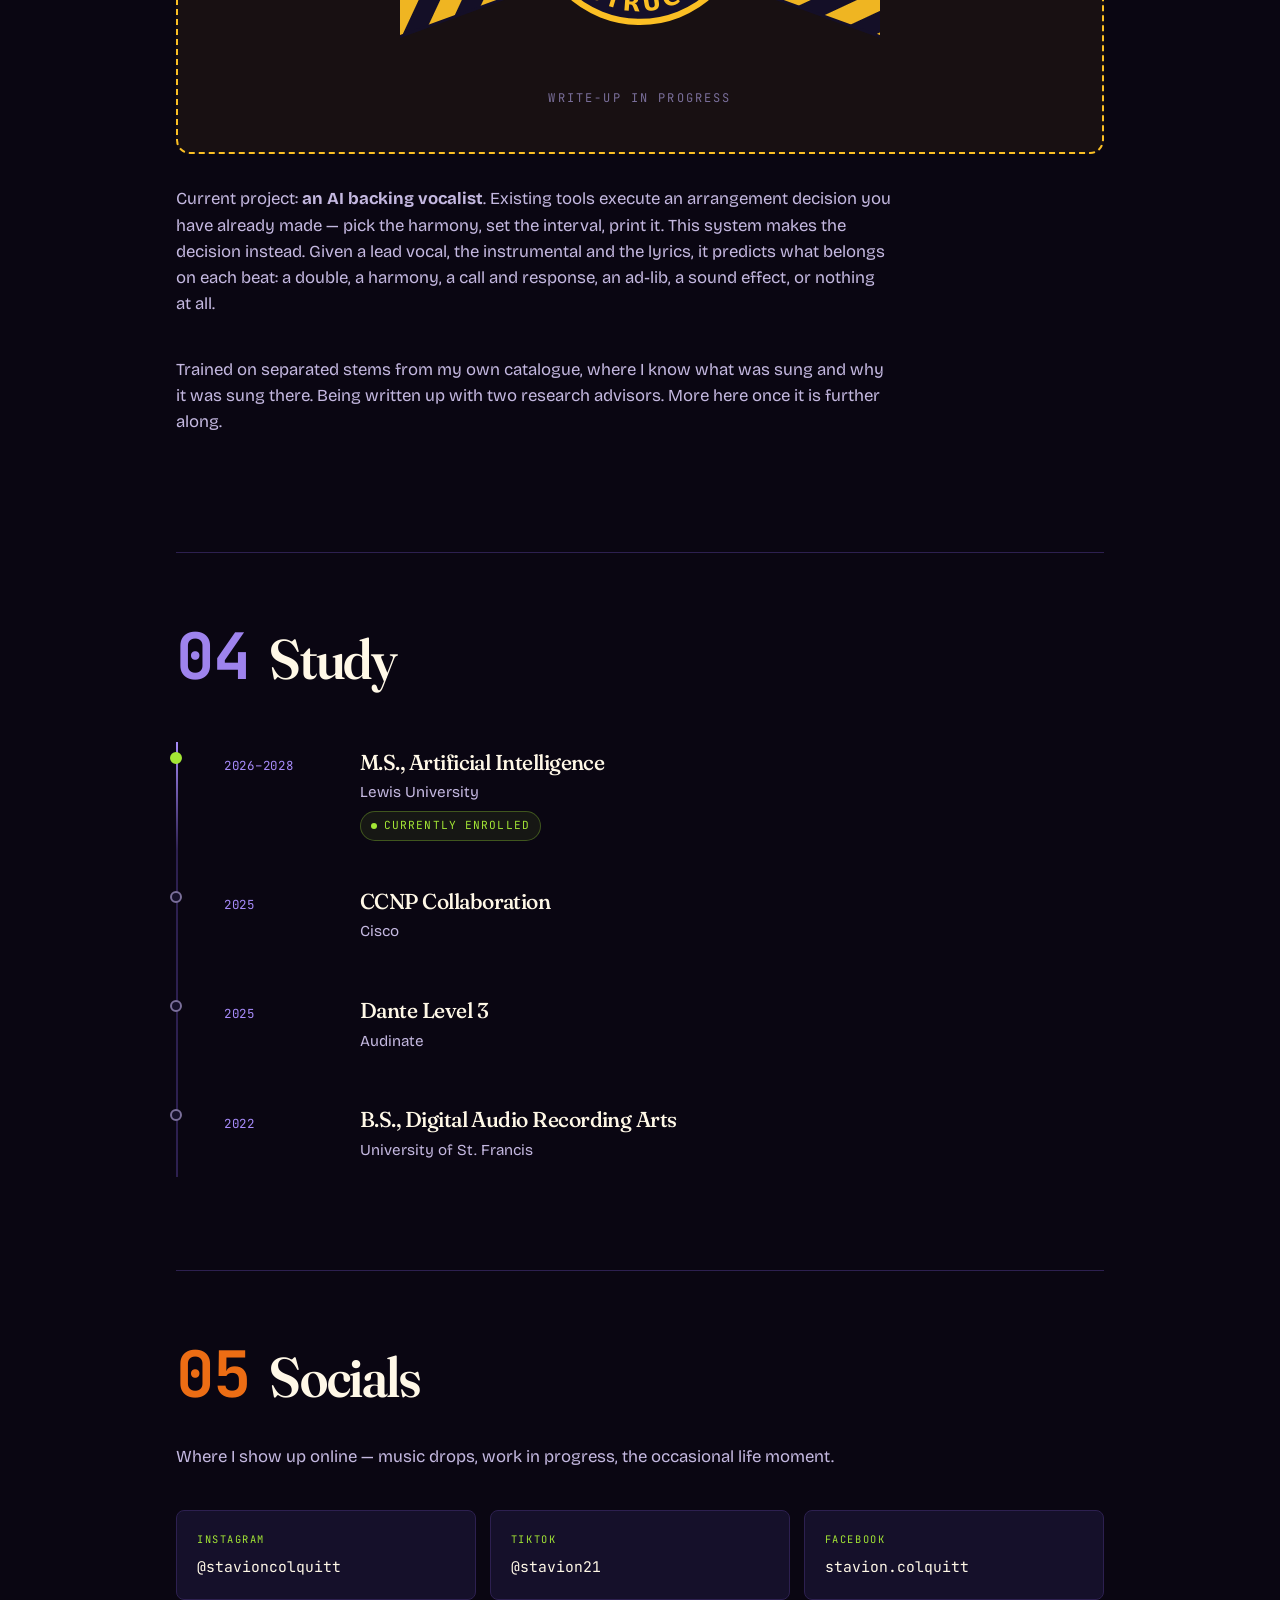
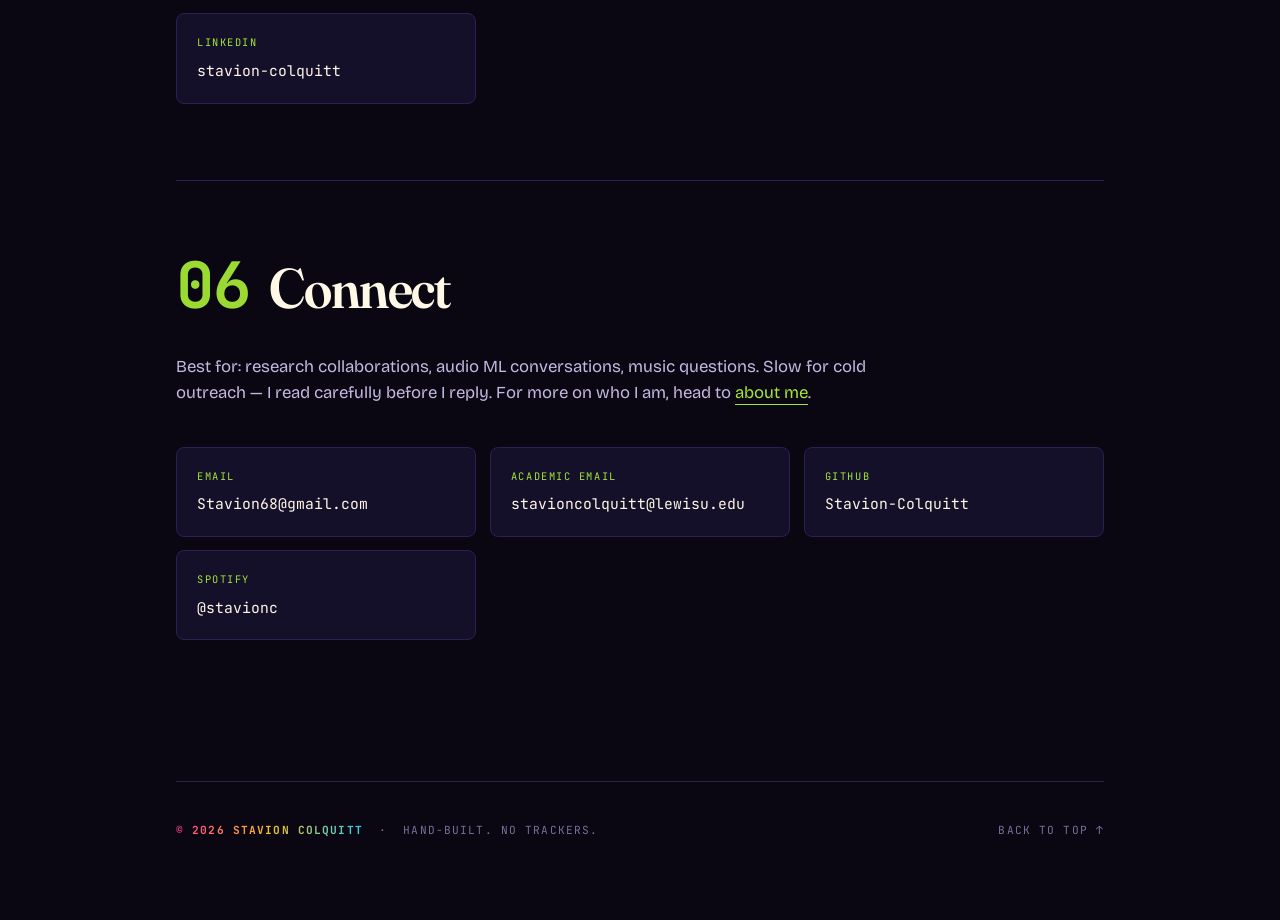
==== commit 089e3938: "Update index.html" ====
--- a/index.html
+++ b/index.html
@@ -114,7 +114,12 @@
 <div class="grain" aria-hidden="true"></div>
 
 <!-- STATUS BAR -->
-
+<div class="statusbar">
+  <div class="statusbar__inner">
+    <span class="status-now"><span class="dot"></span> New song — <em>Wanna Sleep</em> · Out on all platforms!</span>
+    <span>Chicago · 41.85°N 87.65°W</span>
+  </div>
+</div>
 
 <main class="container">
 
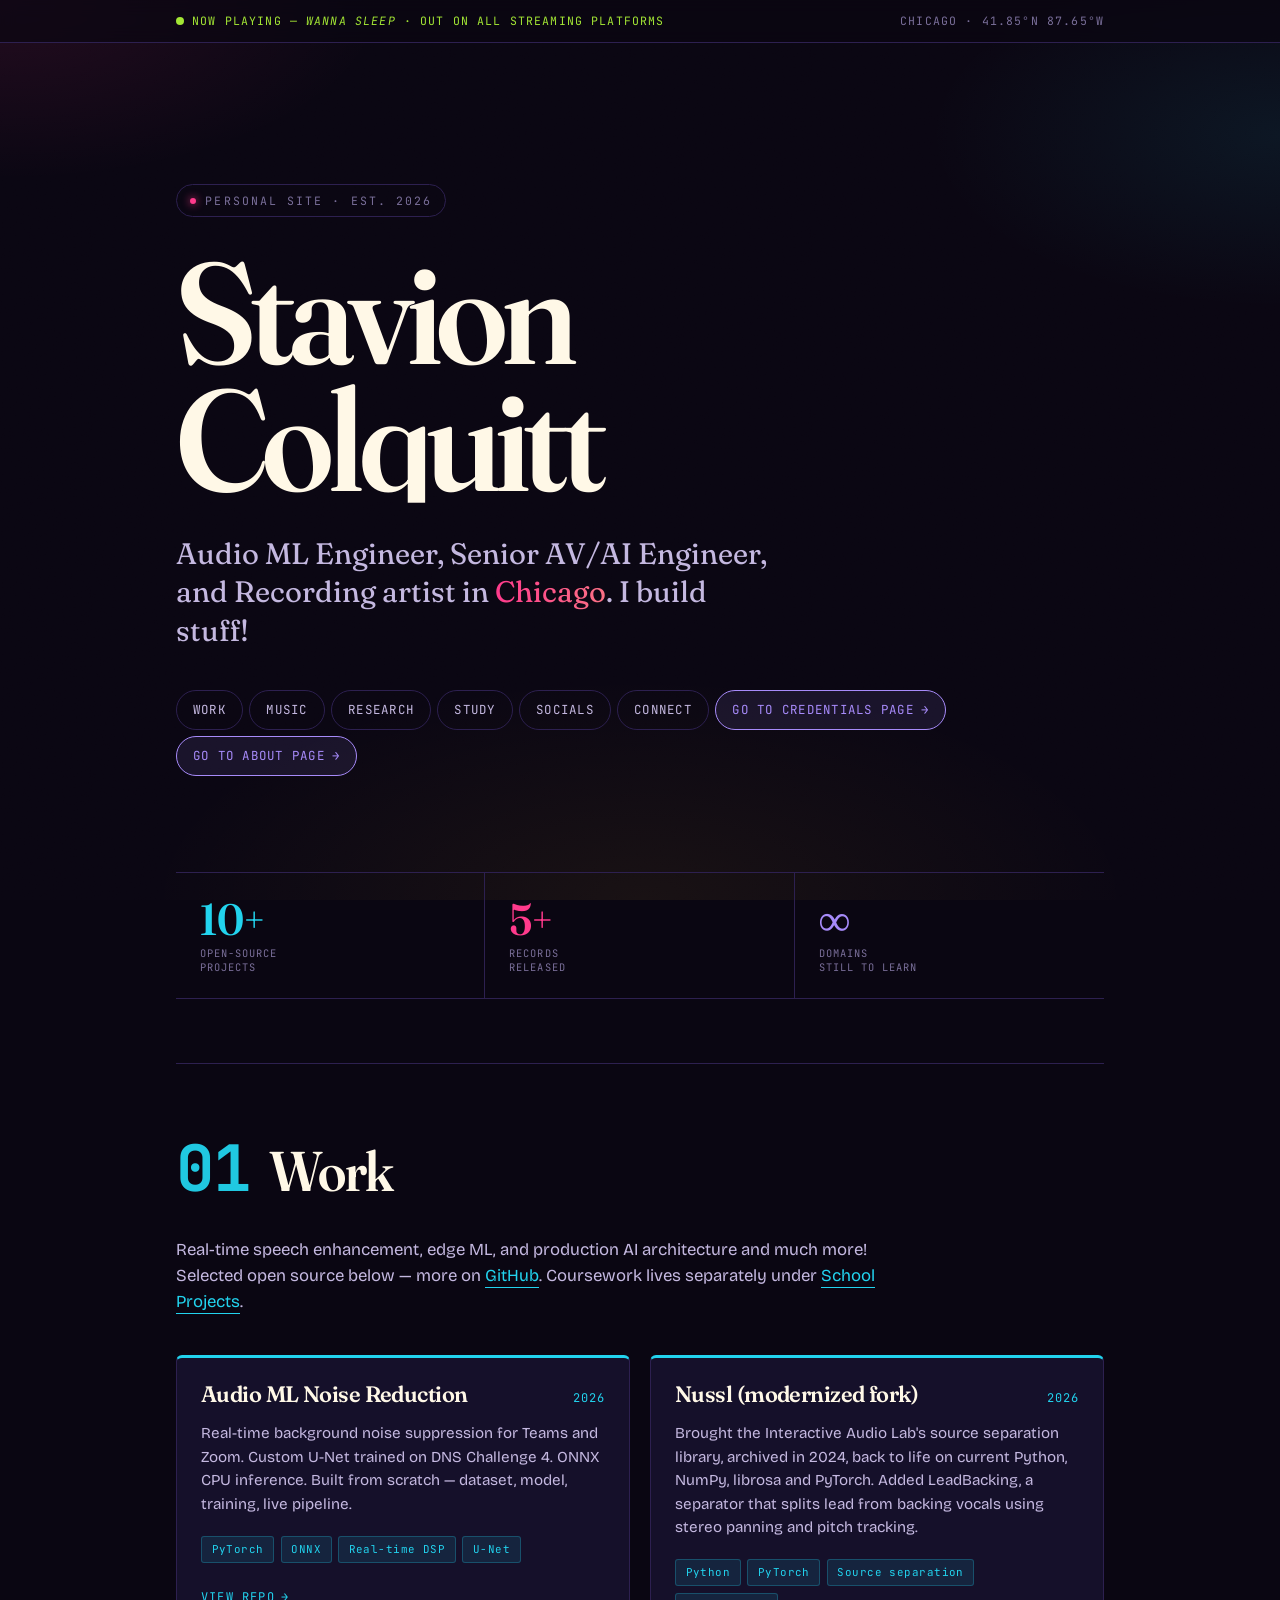
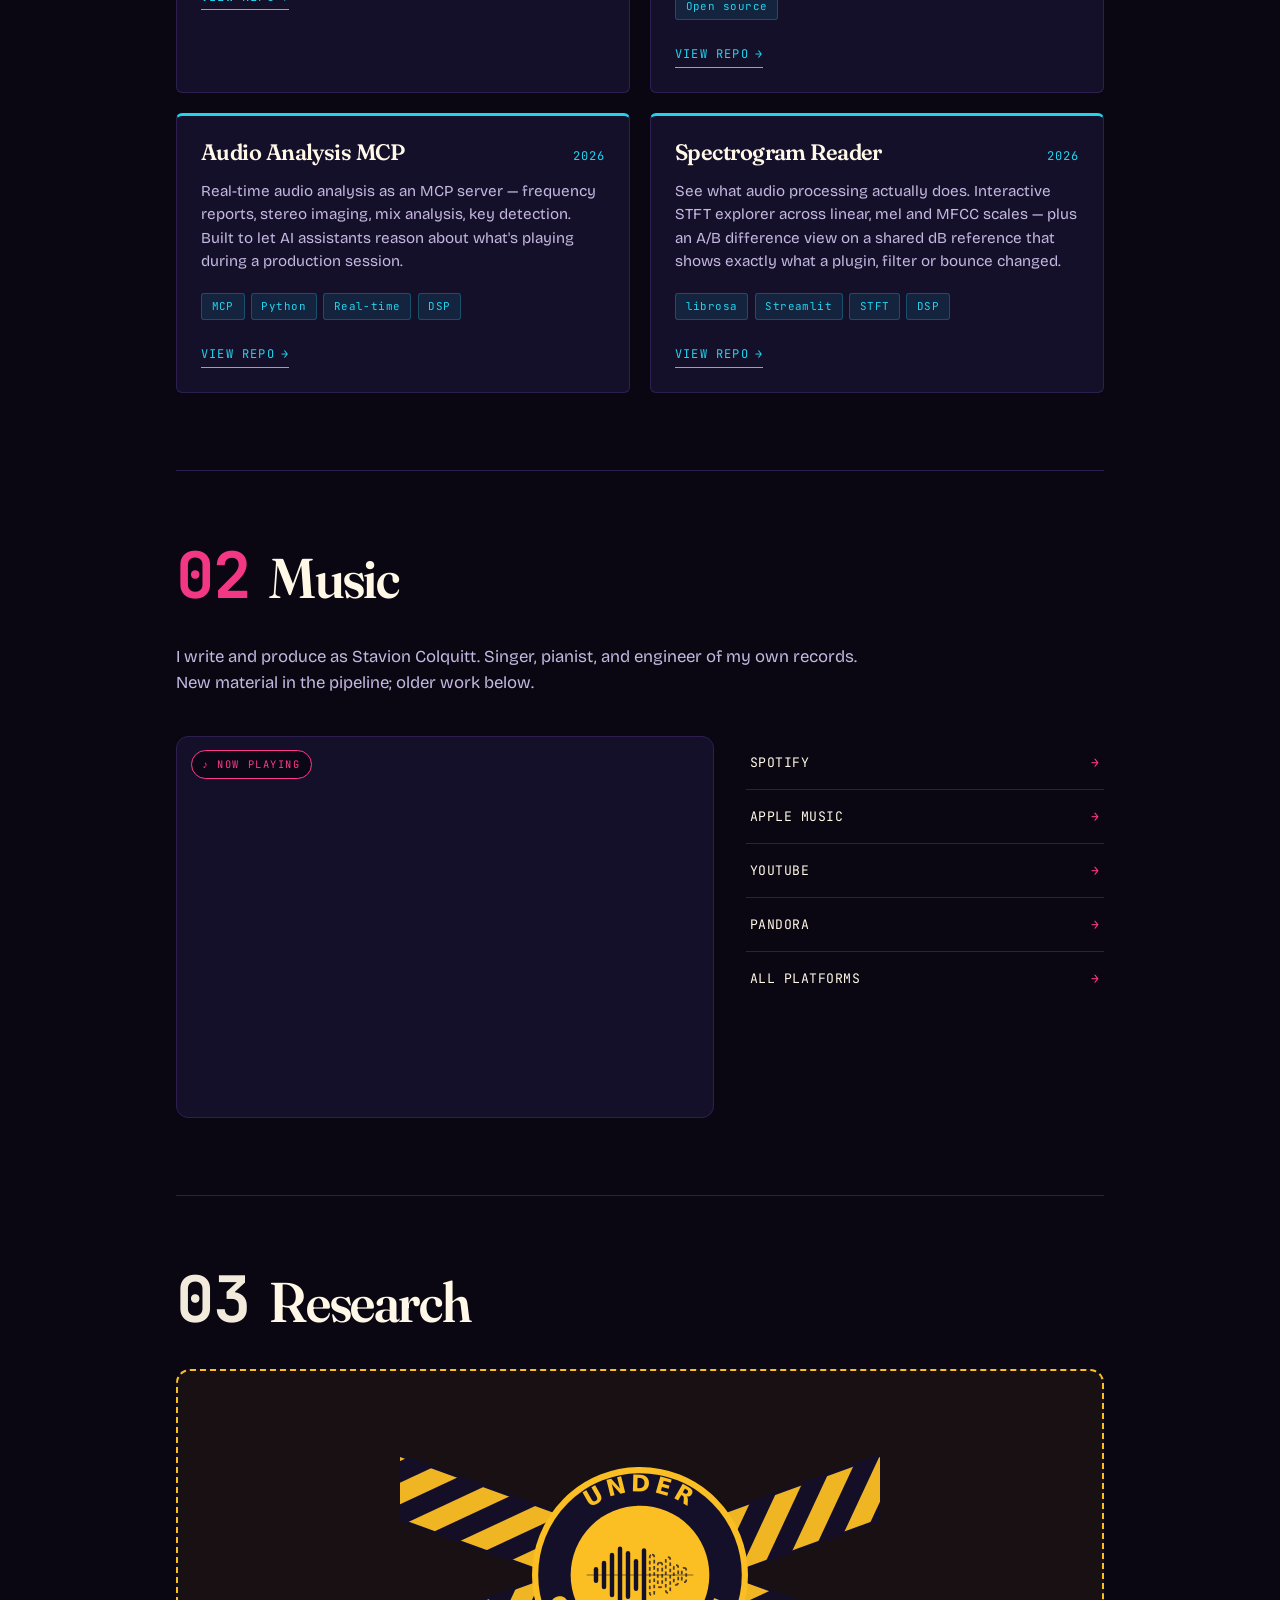
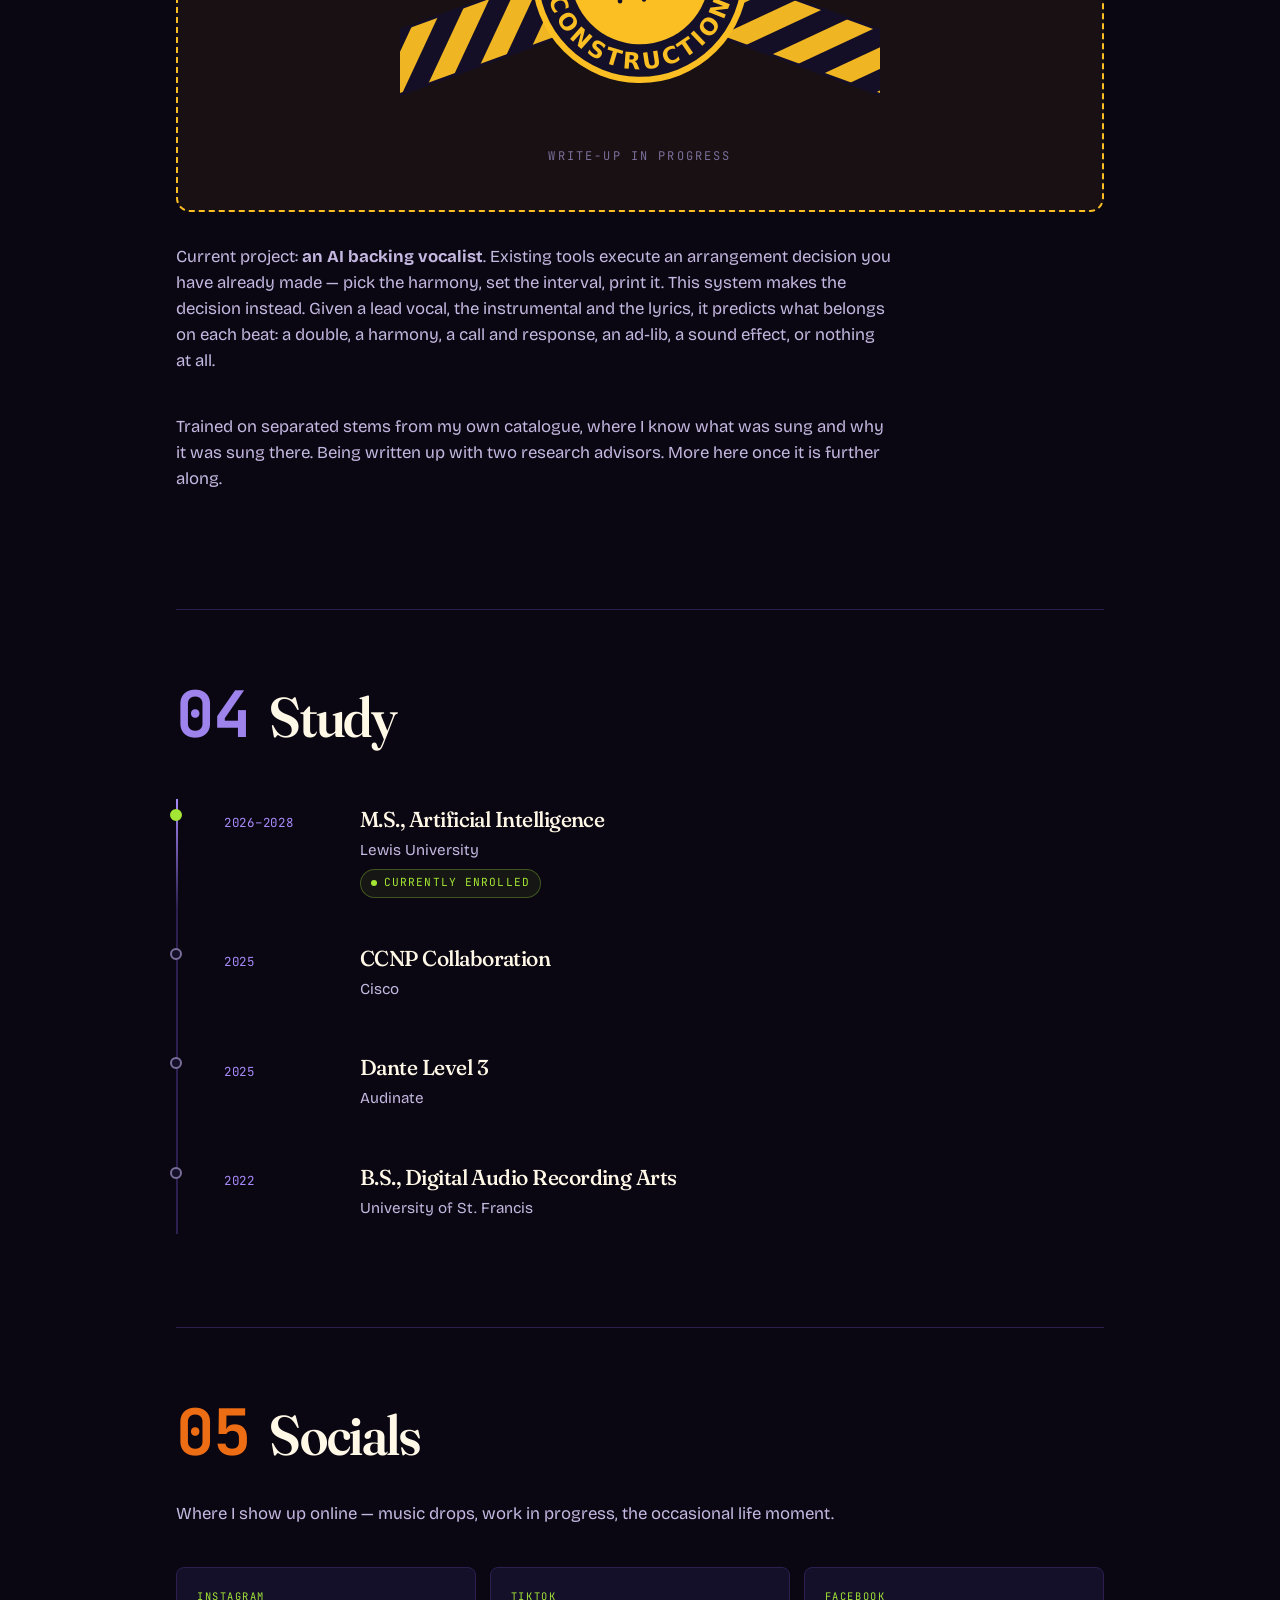
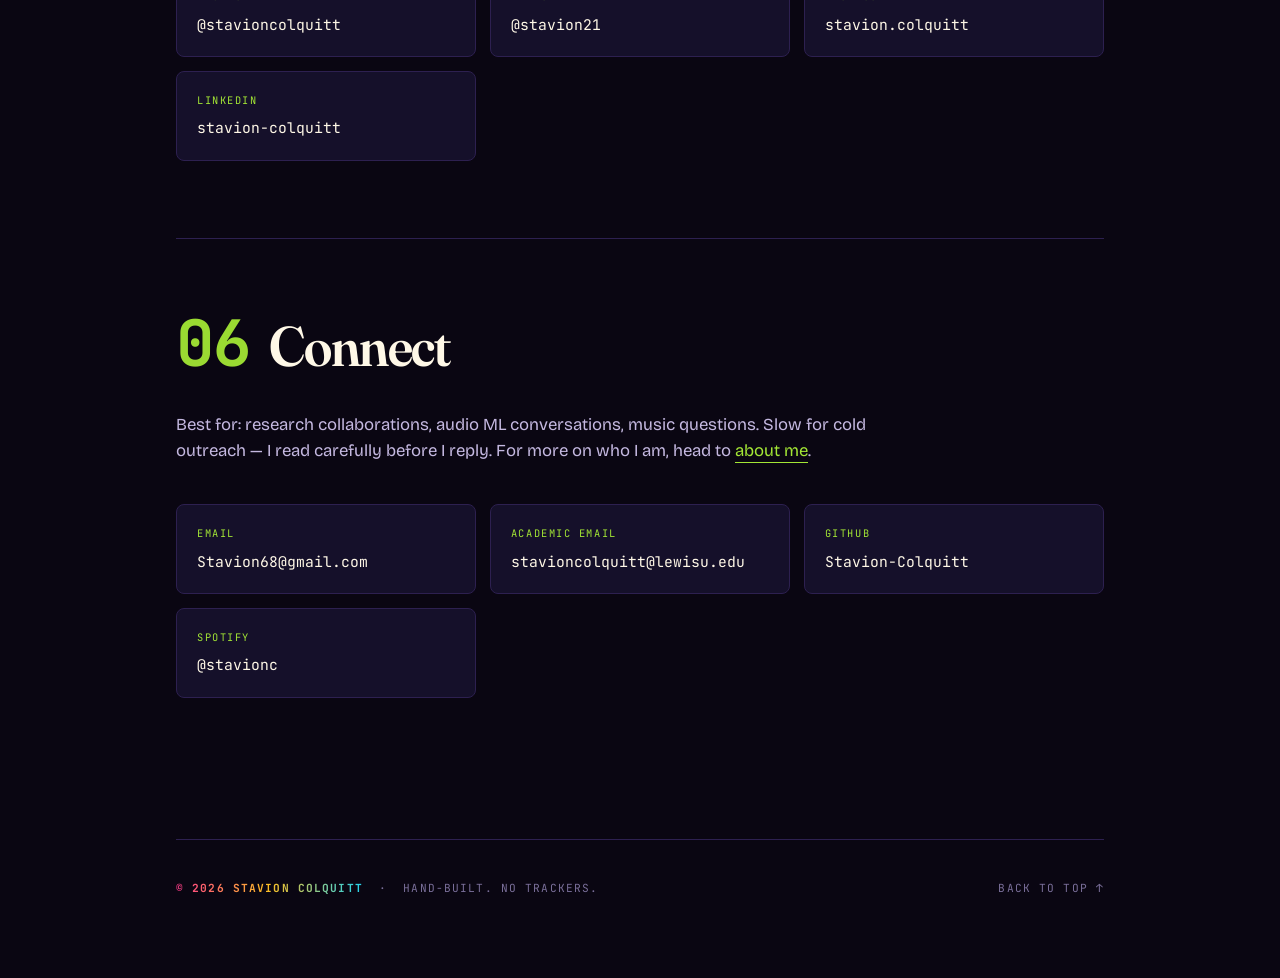
==== commit e2aee752: "Work: replace Hybrid RAG Pi card with the modernized Nussl fork" ====
--- a/index.html
+++ b/index.html
@@ -69,10 +69,17 @@
 {
   "@context": "https://schema.org",
   "@type": "Person",
+  "@id": "https://stavioncolquitt.com/#person",
   "name": "Stavion Colquitt",
+  "givenName": "Stavion",
+  "familyName": "Colquitt",
   "url": "https://stavioncolquitt.com/",
   "description": "Audio ML engineer and recording artist based in Chicago.",
-  "jobTitle": ["Audio ML Engineer", "Senior AV/AI Engineer", "Recording Artist"],
+  "jobTitle": [
+    "Audio ML Engineer",
+    "Senior AV/AI Engineer",
+    "Recording Artist"
+  ],
   "address": {
     "@type": "PostalAddress",
     "addressLocality": "Chicago",
@@ -87,7 +94,11 @@
     "Audio Engineering",
     "Artificial Intelligence",
     "Deep Learning",
-    "Edge Computing"
+    "Edge Computing",
+    "Audio-Visual Systems Engineering",
+    "Network Engineering",
+    "Unified Communications",
+    "Dante Audio Networking"
   ],
   "alumniOf": {
     "@type": "EducationalOrganization",
@@ -100,6 +111,7 @@
     "https://open.spotify.com/artist/6q3Ld18OFCXzbAf23ON096",
     "https://music.apple.com/us/artist/stavion-colquitt/1630547791",
     "https://www.youtube.com/channel/UCoC7Vw33q6ASvgdNUXbjvbA",
+    "https://www.pandora.com/search/stavion%20colquitt/artists",
     "https://www.instagram.com/stavioncolquitt/",
     "https://www.tiktok.com/@stavion21",
     "https://www.facebook.com/stavion.colquitt/",
@@ -179,16 +191,17 @@
       </article>
       <article class="project">
         <header class="project__head">
-          <h3 class="project__title">Hybrid RAG Pi</h3>
+          <h3 class="project__title">Nussl (modernized fork)</h3>
           <span class="project__year">2026</span>
         </header>
         <p class="project__desc">
-          Production hybrid retrieval combining Qdrant (vector) and SQLite
-          FTS5 (keyword), plus hierarchical conversation memory with
-          LLM-powered fact extraction. Deployed on Raspberry Pi 5.
+          Brought the Interactive Audio Lab's source separation library,
+          archived in 2024, back to life on current Python, NumPy, librosa
+          and PyTorch. Added LeadBacking, a separator that splits lead from
+          backing vocals using stereo panning and pitch tracking.
         </p>
-        <ul class="project__tags"><li>Node.js</li><li>Qdrant</li><li>FTS5</li><li>Docker</li><li>Edge</li></ul>
-        <a class="project__link" href="https://github.com/Stavion-Colquitt/hybrid-rag-pi">
+        <ul class="project__tags"><li>Python</li><li>PyTorch</li><li>Source separation</li><li>Open source</li></ul>
+        <a class="project__link" href="https://github.com/Stavion-Colquitt/nussl">
           View repo <span>→</span>
         </a>
       </article>
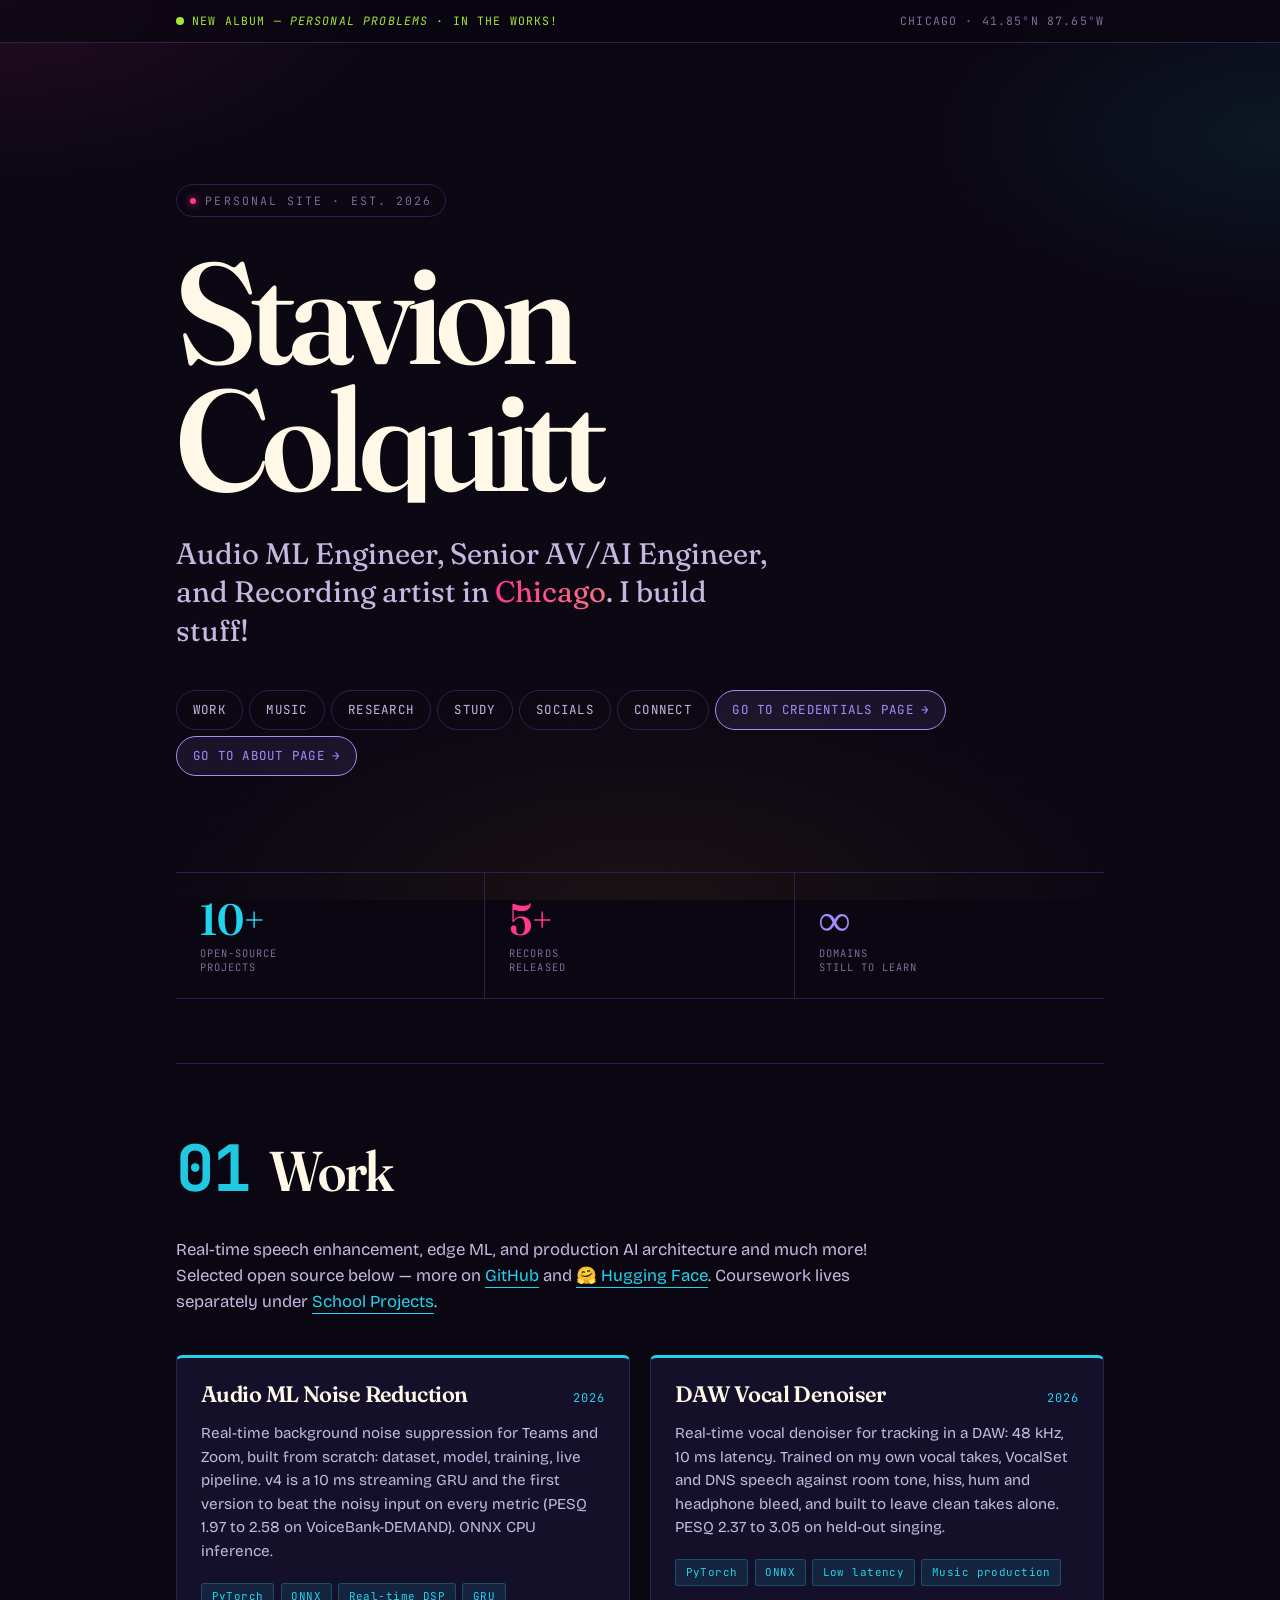
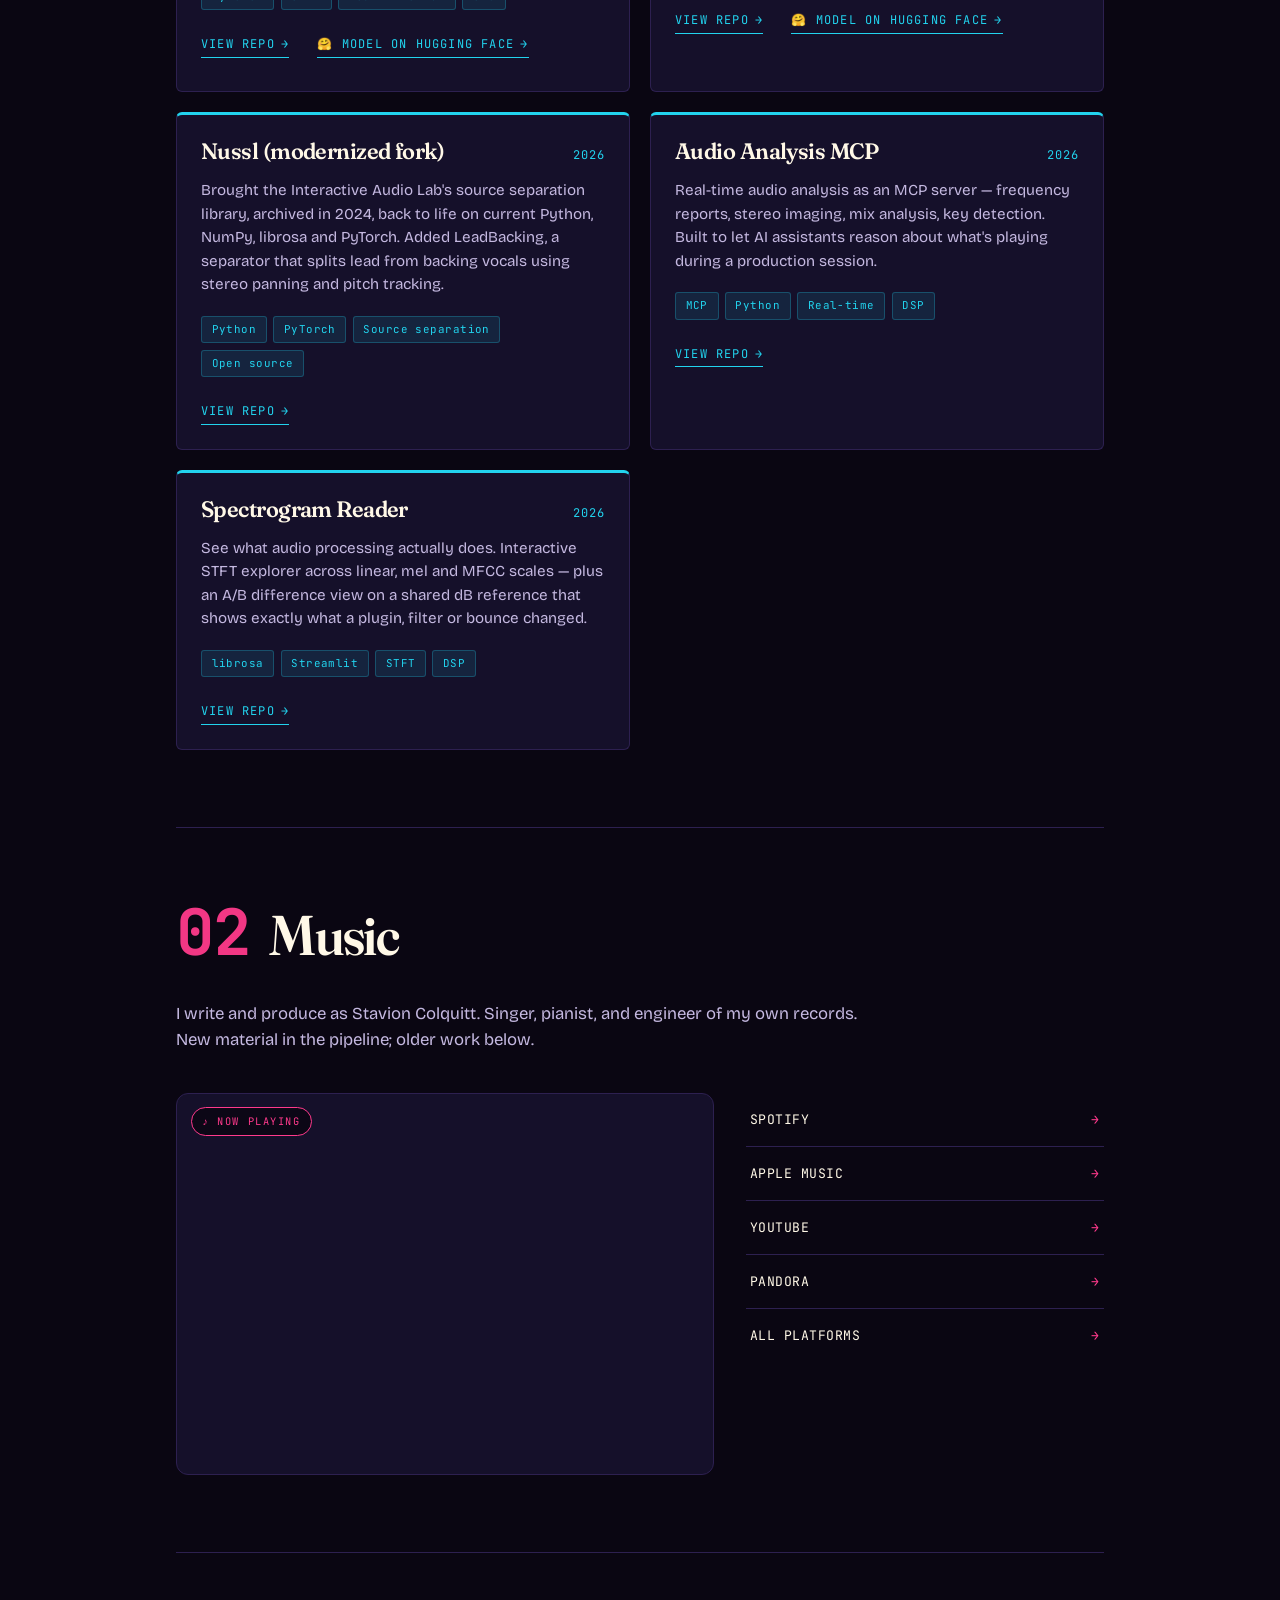
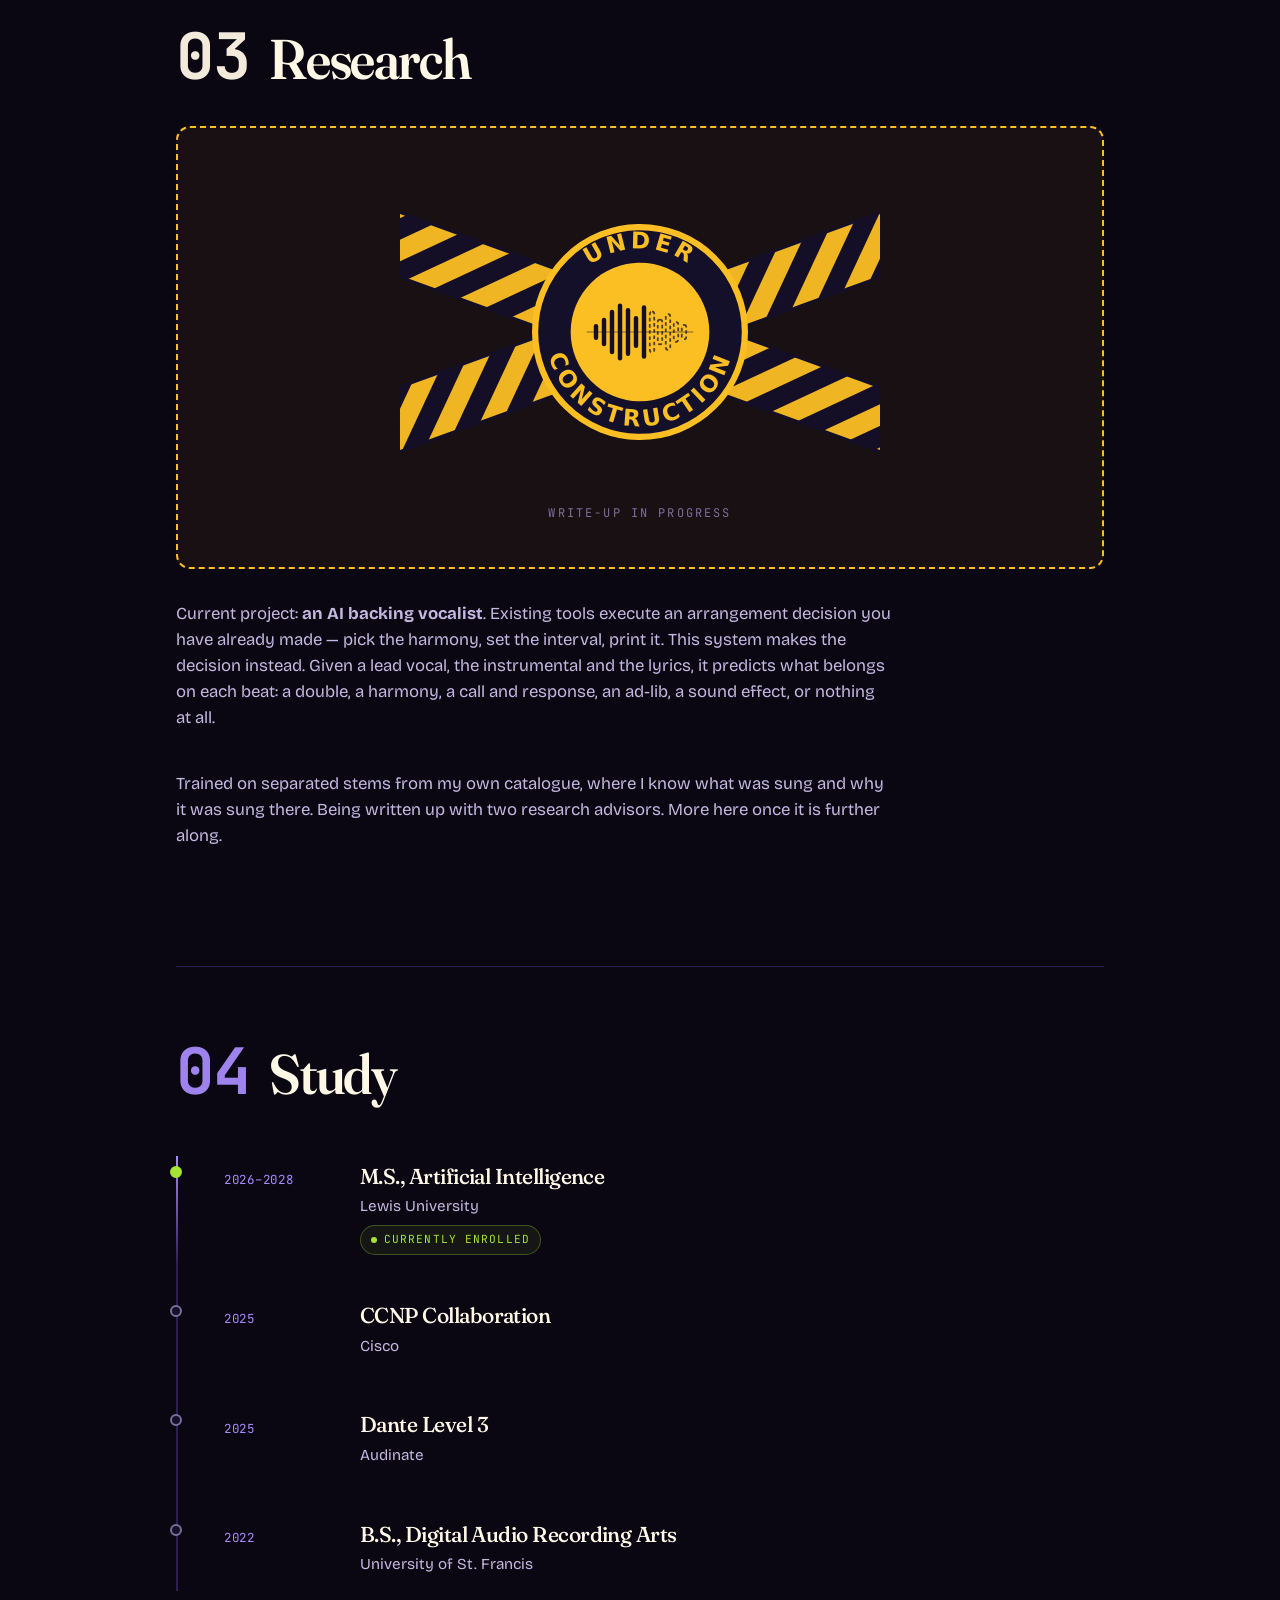
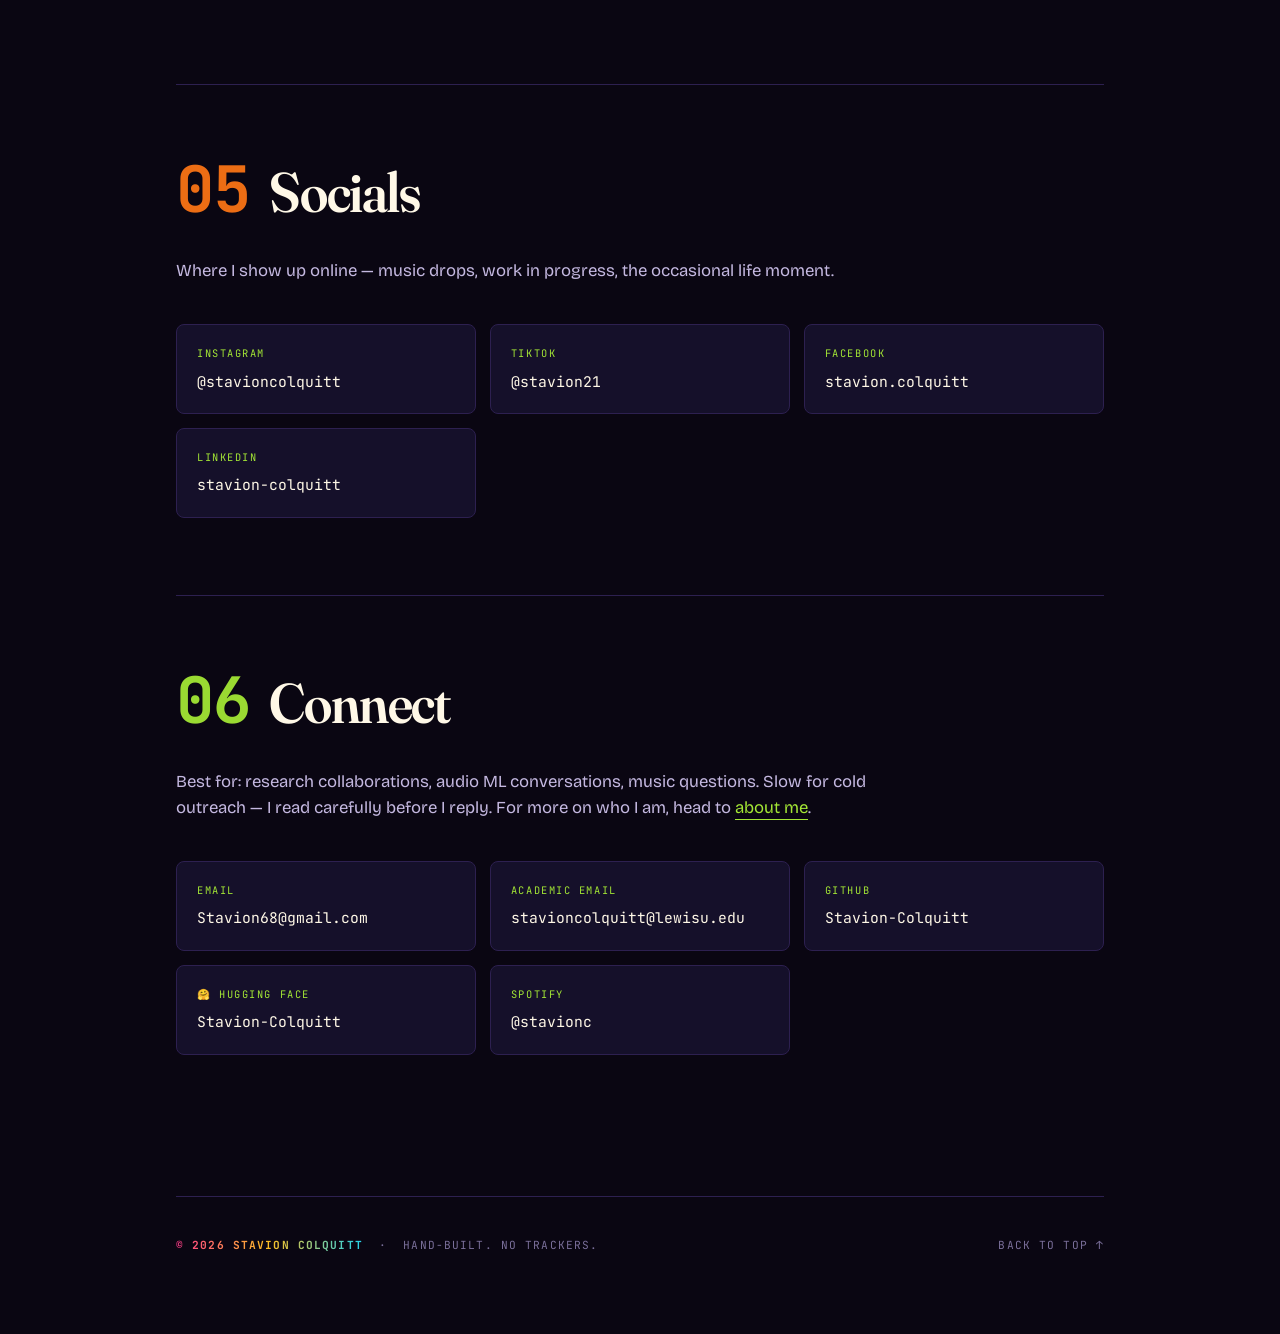
==== commit 6bde1d29: "Add Hugging Face: DAW Vocal Denoiser card, model links, profile in Connect" ====
--- a/index.html
+++ b/index.html
@@ -108,6 +108,7 @@
   "sameAs": [
     "https://github.com/Stavion-Colquitt",
     "https://github.com/stavioncolquitt-cyber",
+    "https://huggingface.co/Stavion-Colquitt",
     "https://open.spotify.com/artist/6q3Ld18OFCXzbAf23ON096",
     "https://music.apple.com/us/artist/stavion-colquitt/1630547791",
     "https://www.youtube.com/channel/UCoC7Vw33q6ASvgdNUXbjvbA",
@@ -128,7 +129,7 @@
 <!-- STATUS BAR -->
 <div class="statusbar">
   <div class="statusbar__inner">
-    <span class="status-now"><span class="dot"></span> New song — <em>Wanna Sleep</em> · Out on all platforms!</span>
+    <span class="status-now"><span class="dot"></span> New Album — <em>Personal Problems</em> · In the works!</span>
     <span>Chicago · 41.85°N 87.65°W</span>
   </div>
 </div>
@@ -170,7 +171,7 @@
     </div>
     <p class="section__intro">
       Real-time speech enhancement, edge ML, and production AI architecture and much more!
-      Selected open source below — more on <a href="https://github.com/Stavion-Colquitt">GitHub</a>.
+      Selected open source below — more on <a href="https://github.com/Stavion-Colquitt">GitHub</a> and <a href="https://huggingface.co/Stavion-Colquitt">🤗 Hugging Face</a>.
       Coursework lives separately under <a href="https://github.com/stavioncolquitt-cyber">School Projects</a>.
     </p>
     <div class="projects">
@@ -180,13 +181,36 @@
           <span class="project__year">2026</span>
         </header>
         <p class="project__desc">
-          Real-time background noise suppression for Teams and Zoom.
-          Custom U-Net trained on DNS Challenge 4. ONNX CPU inference.
-          Built from scratch — dataset, model, training, live pipeline.
+          Real-time background noise suppression for Teams and Zoom, built from scratch:
+          dataset, model, training, live pipeline. v4 is a 10 ms streaming GRU and the
+          first version to beat the noisy input on every metric (PESQ 1.97 to 2.58 on
+          VoiceBank-DEMAND). ONNX CPU inference.
         </p>
-        <ul class="project__tags"><li>PyTorch</li><li>ONNX</li><li>Real-time DSP</li><li>U-Net</li></ul>
+        <ul class="project__tags"><li>PyTorch</li><li>ONNX</li><li>Real-time DSP</li><li>GRU</li></ul>
         <a class="project__link" href="https://github.com/Stavion-Colquitt/Audio_ML_Noise_Reduction">
           View repo <span>→</span>
+        </a>
+        <a class="project__link" href="https://huggingface.co/Stavion-Colquitt/Call_Denoiser_V4">
+          🤗 Model on Hugging Face <span>→</span>
+        </a>
+      </article>
+      <article class="project">
+        <header class="project__head">
+          <h3 class="project__title">DAW Vocal Denoiser</h3>
+          <span class="project__year">2026</span>
+        </header>
+        <p class="project__desc">
+          Real-time vocal denoiser for tracking in a DAW: 48 kHz, 10 ms latency.
+          Trained on my own vocal takes, VocalSet and DNS speech against room tone,
+          hiss, hum and headphone bleed, and built to leave clean takes alone.
+          PESQ 2.37 to 3.05 on held-out singing.
+        </p>
+        <ul class="project__tags"><li>PyTorch</li><li>ONNX</li><li>Low latency</li><li>Music production</li></ul>
+        <a class="project__link" href="https://github.com/Stavion-Colquitt/Daw-Vocal-Denoiser">
+          View repo <span>→</span>
+        </a>
+        <a class="project__link" href="https://huggingface.co/Stavion-Colquitt/DAW_Vocal_Denoiser">
+          🤗 Model on Hugging Face <span>→</span>
         </a>
       </article>
       <article class="project">
@@ -201,7 +225,7 @@
           backing vocals using stereo panning and pitch tracking.
         </p>
         <ul class="project__tags"><li>Python</li><li>PyTorch</li><li>Source separation</li><li>Open source</li></ul>
-        <a class="project__link" href="https://github.com/Stavion-Colquitt/nussl">
+        <a class="project__link" href="https://github.com/Stavion-Colquitt/Nussl">
           View repo <span>→</span>
         </a>
       </article>
@@ -381,6 +405,10 @@
         <div class="connect-card__label">GitHub</div>
         <div class="connect-card__value">Stavion-Colquitt</div>
       </a>
+      <a class="connect-card" href="https://huggingface.co/Stavion-Colquitt">
+        <div class="connect-card__label">🤗 Hugging Face</div>
+        <div class="connect-card__value">Stavion-Colquitt</div>
+      </a>
       <a class="connect-card" href="https://open.spotify.com/artist/6q3Ld18OFCXzbAf23ON096">
         <div class="connect-card__label">Spotify</div>
         <div class="connect-card__value">@stavionc</div>
--- a/styles.css
+++ b/styles.css
@@ -282,6 +282,7 @@
   transition: gap 200ms var(--ease);
 }
 .project__link:hover { gap: 0.7rem; }
+.project__link:has(+ .project__link) { margin-right: 1.5rem; margin-bottom: 0.6rem; }
 
 /* ============================================================
    MUSIC
@@ -836,3 +837,19 @@
     margin: 1rem 0 1.25rem;
   }
 }
+
+/* Resume download thumbnail (credentials page) */
+.resume-thumb {
+  position: relative; display: block; border-radius: 10px; overflow: hidden;
+  border: 1px solid var(--rule); box-shadow: 0 18px 40px rgba(0,0,0,.45);
+  transition: transform 200ms var(--ease), box-shadow 200ms var(--ease);
+}
+.resume-thumb img { display: block; width: 100%; height: auto; }
+.resume-thumb:hover { transform: translateY(-3px) rotate(-0.4deg); box-shadow: 0 24px 50px rgba(255,58,140,.25); }
+.resume-thumb__badge {
+  position: absolute; right: 0.75rem; bottom: 0.75rem;
+  font-family: var(--font-mono); font-size: 0.72rem; letter-spacing: 0.08em; text-transform: uppercase;
+  color: var(--ink); background: var(--pink); padding: 0.4rem 0.7rem; border-radius: 999px;
+}
+.resume-link { font-family: var(--font-mono); font-size: 0.85rem; letter-spacing: 0.06em; text-transform: uppercase; color: var(--pink); border-bottom: 1px solid var(--pink); padding-bottom: 2px; }
+.resume-link:hover { color: var(--ink); border-color: var(--ink); }
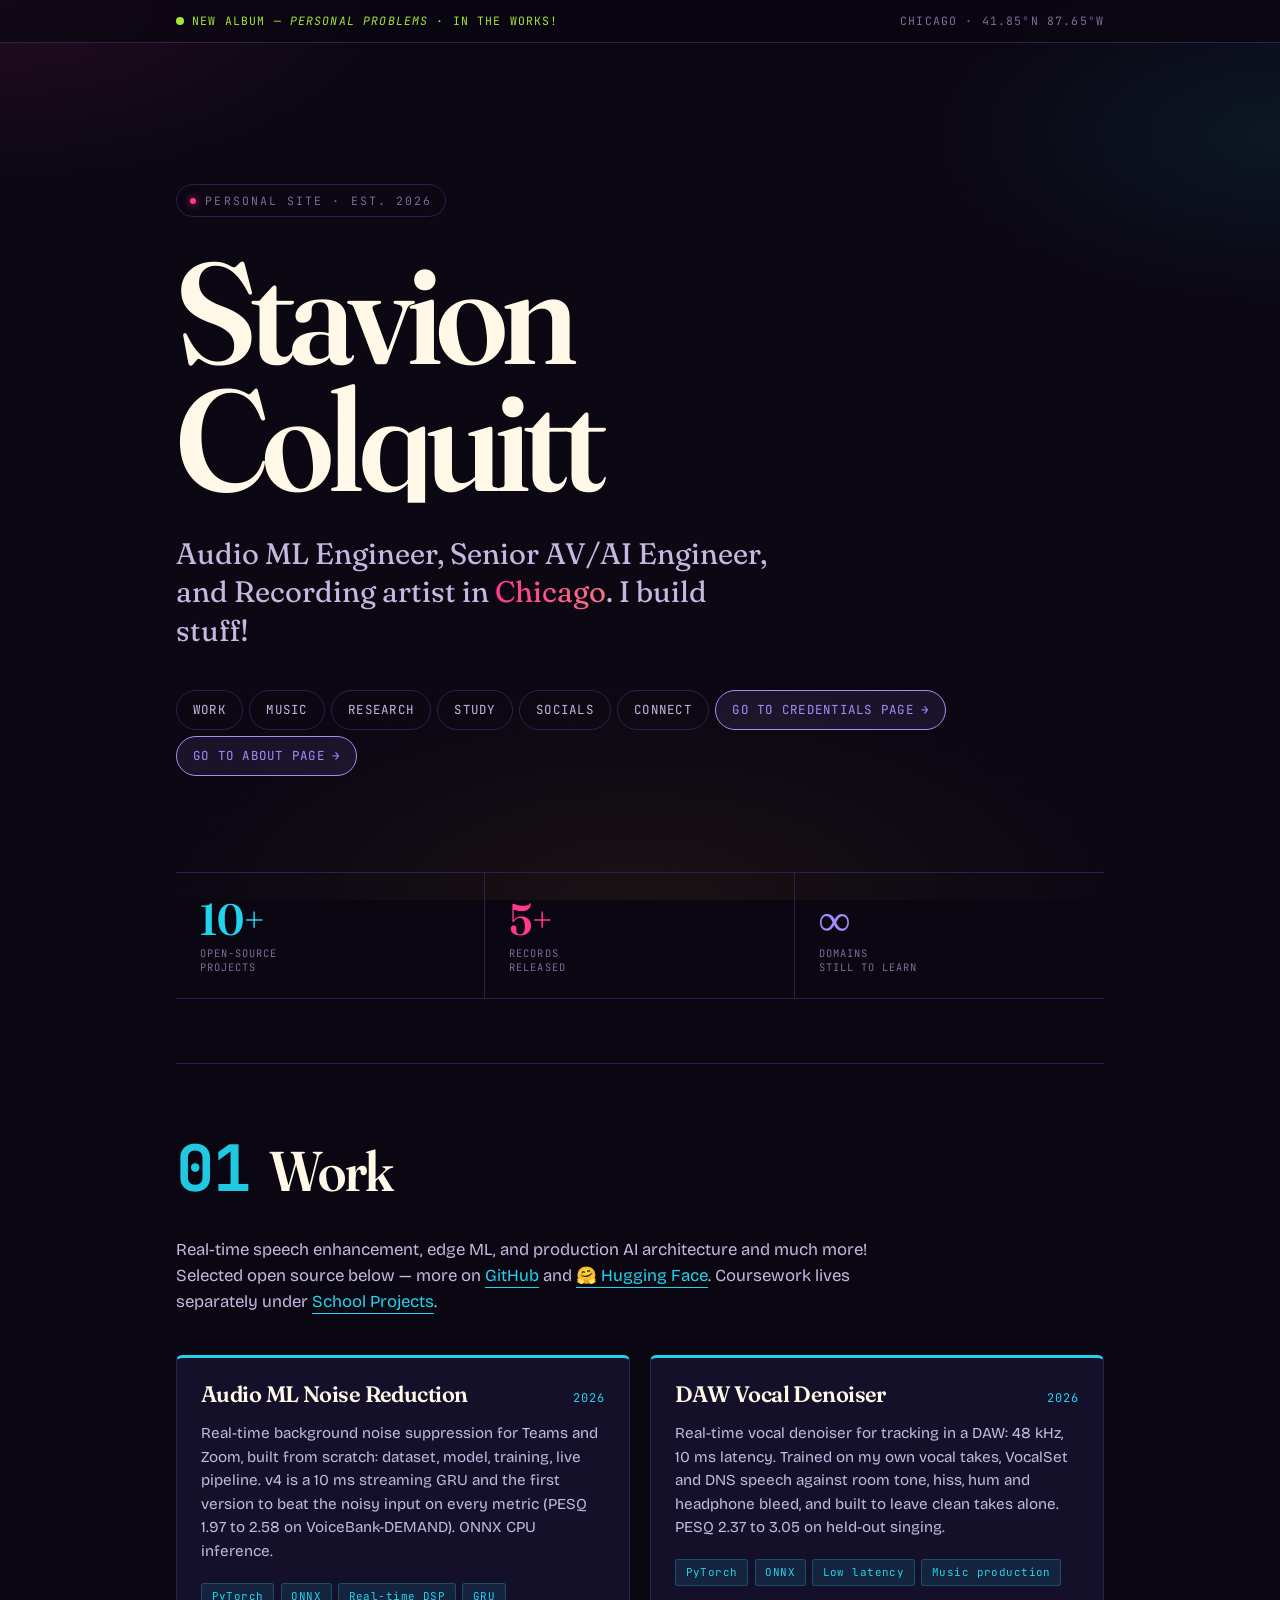
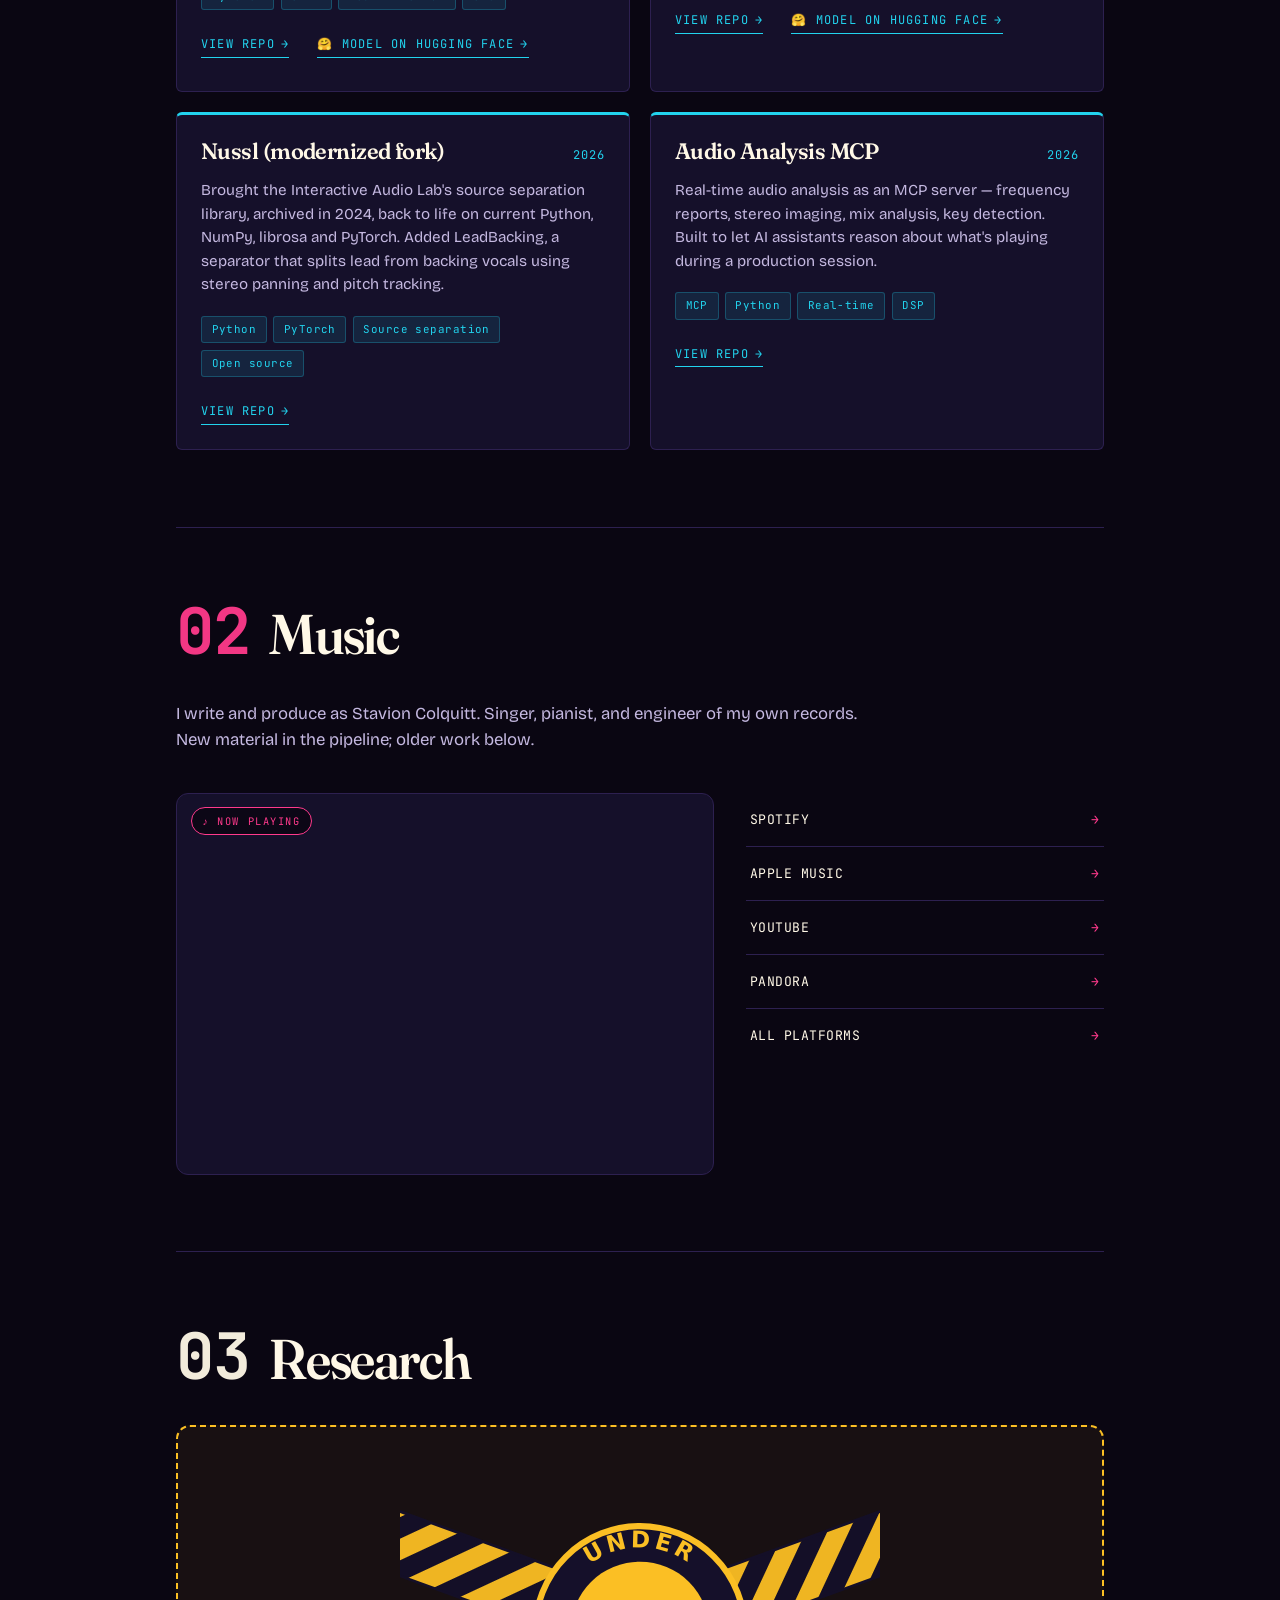
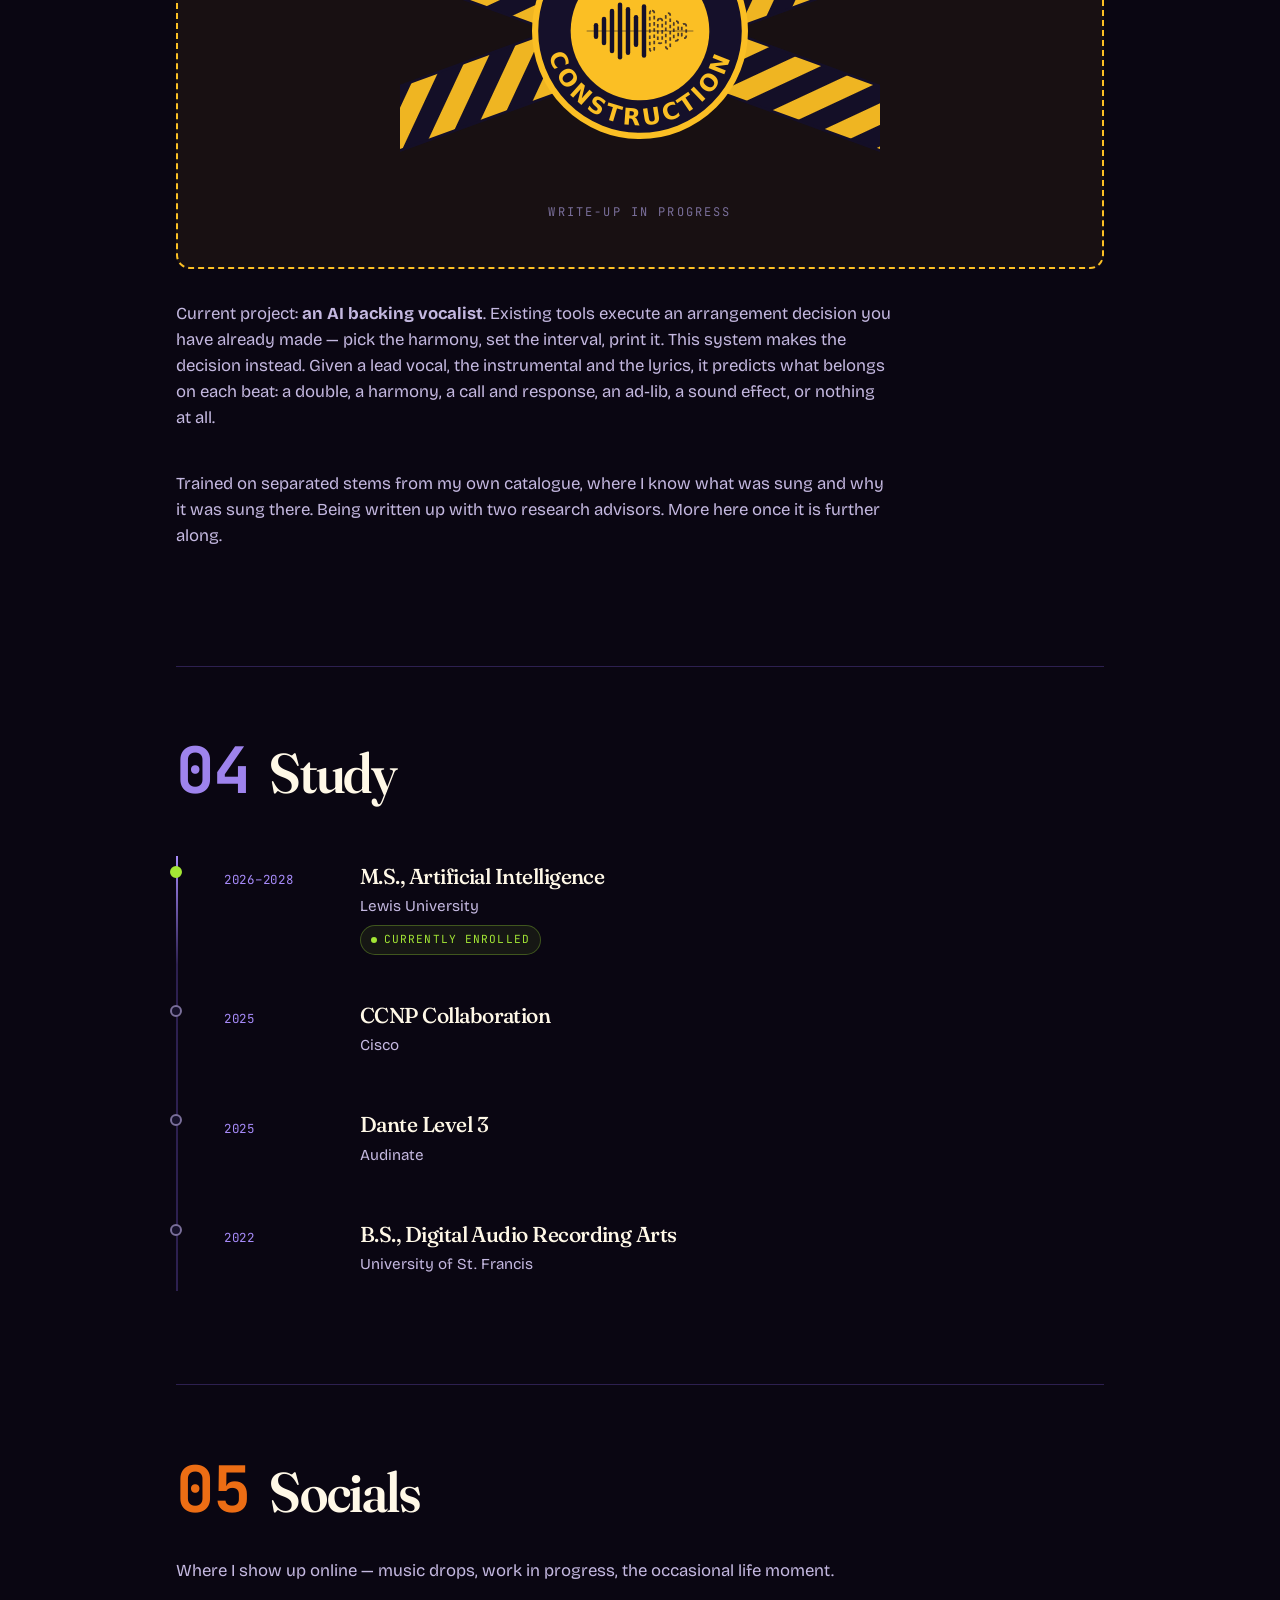
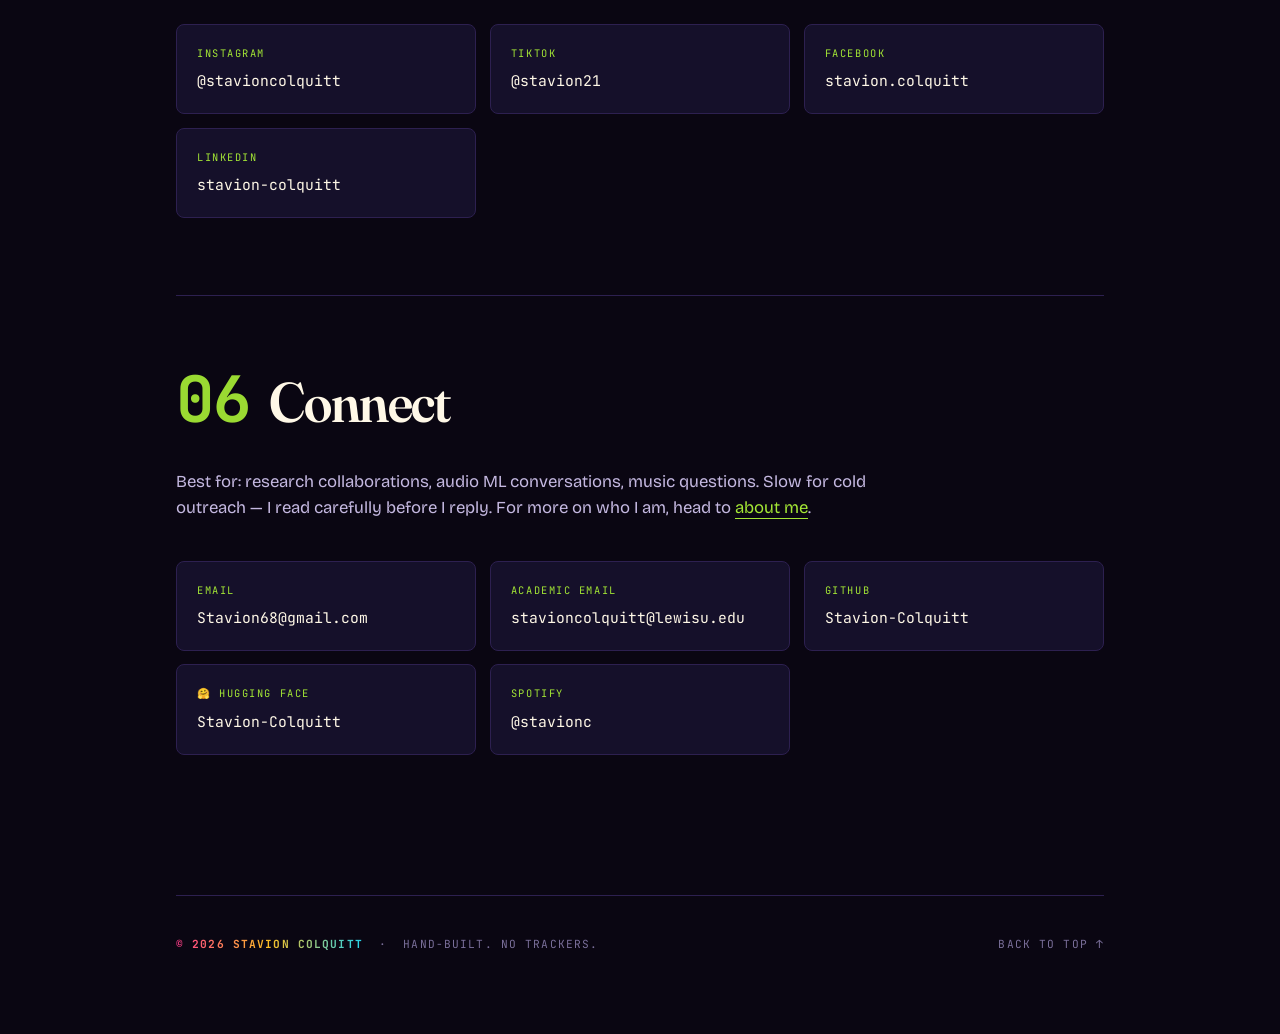
==== commit 203883e8: "Work: remove Spectrogram Reader card (keep four projects)" ====
--- a/index.html
+++ b/index.html
@@ -245,22 +245,6 @@
           View repo <span>→</span>
         </a>
       </article>
-      <article class="project">
-        <header class="project__head">
-          <h3 class="project__title">Spectrogram Reader</h3>
-          <span class="project__year">2026</span>
-        </header>
-        <p class="project__desc">
-          See what audio processing actually does. Interactive STFT
-          explorer across linear, mel and MFCC scales &mdash; plus an A/B
-          difference view on a shared dB reference that shows exactly what
-          a plugin, filter or bounce changed.
-        </p>
-        <ul class="project__tags"><li>librosa</li><li>Streamlit</li><li>STFT</li><li>DSP</li></ul>
-        <a class="project__link" href="https://github.com/Stavion-Colquitt/spectrogram_reader">
-          View repo <span>&rarr;</span>
-        </a>
-      </article>
     </div>
   </section>
 
